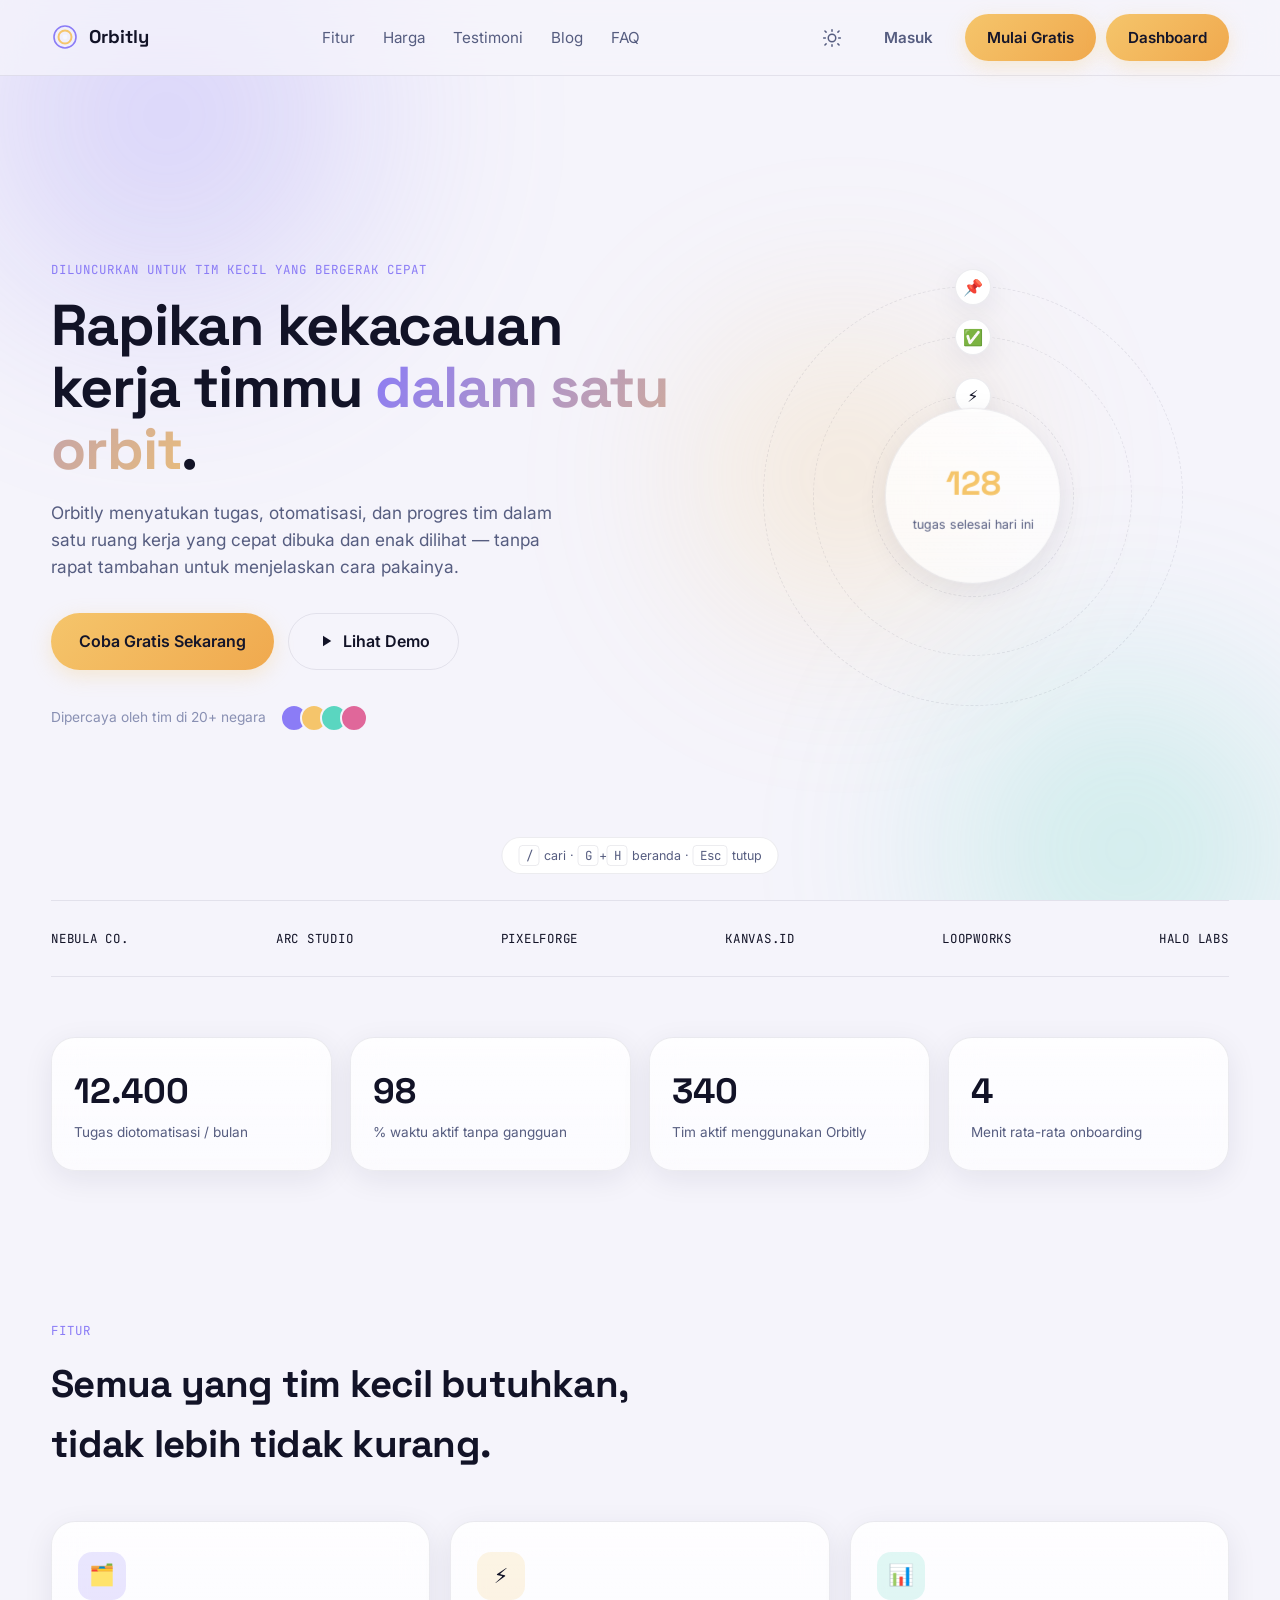
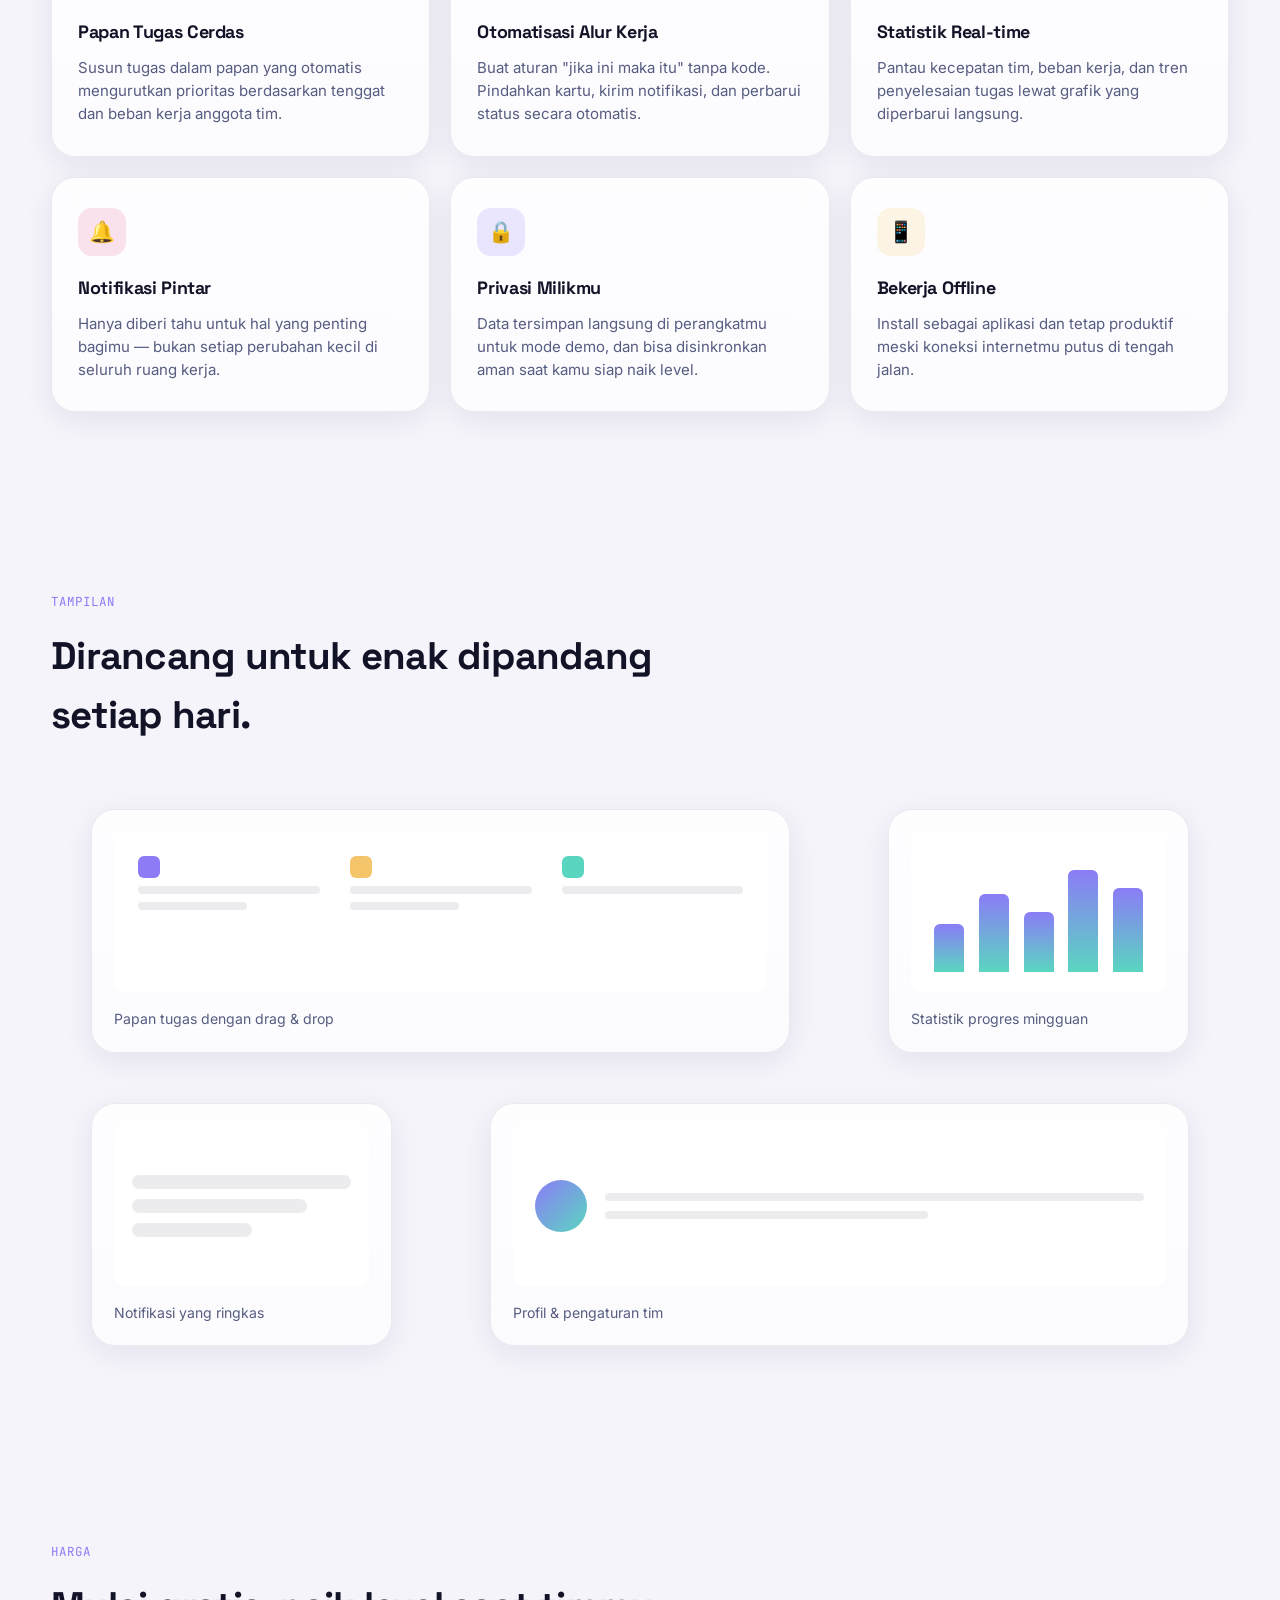
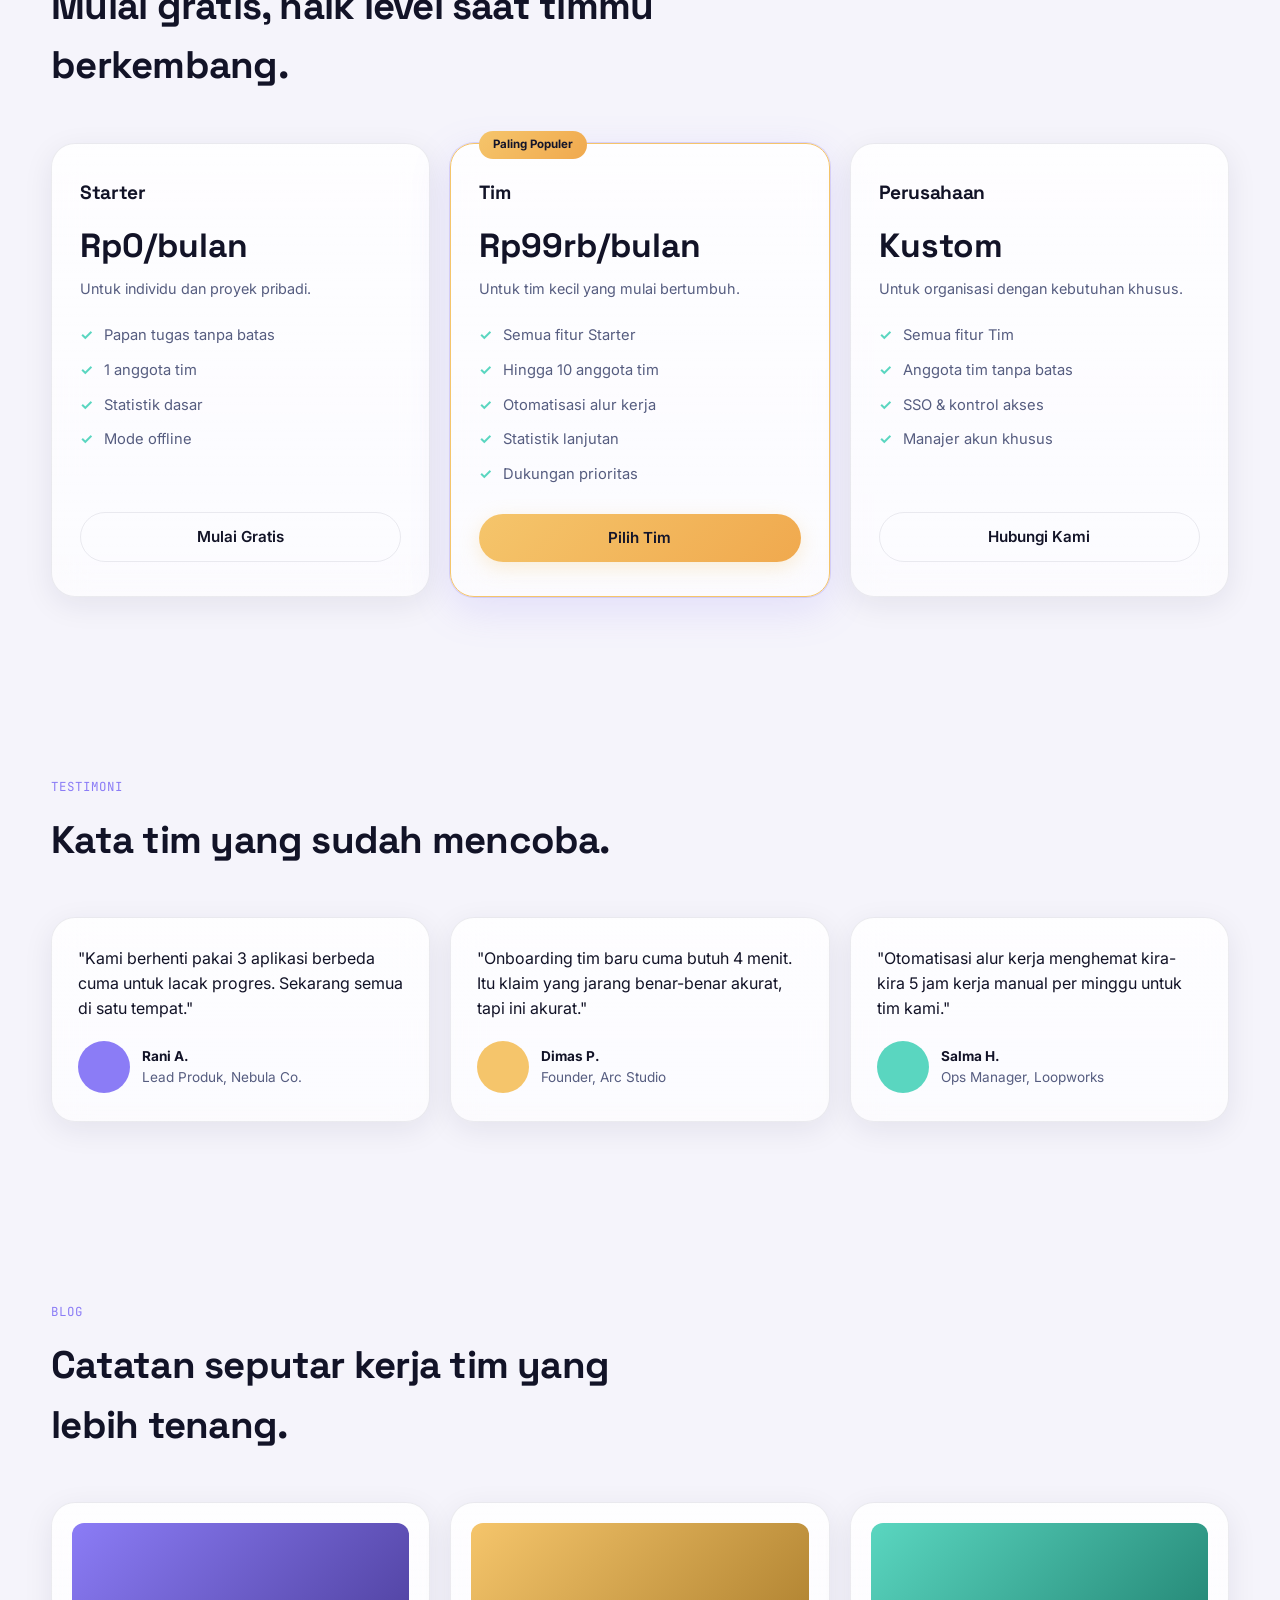
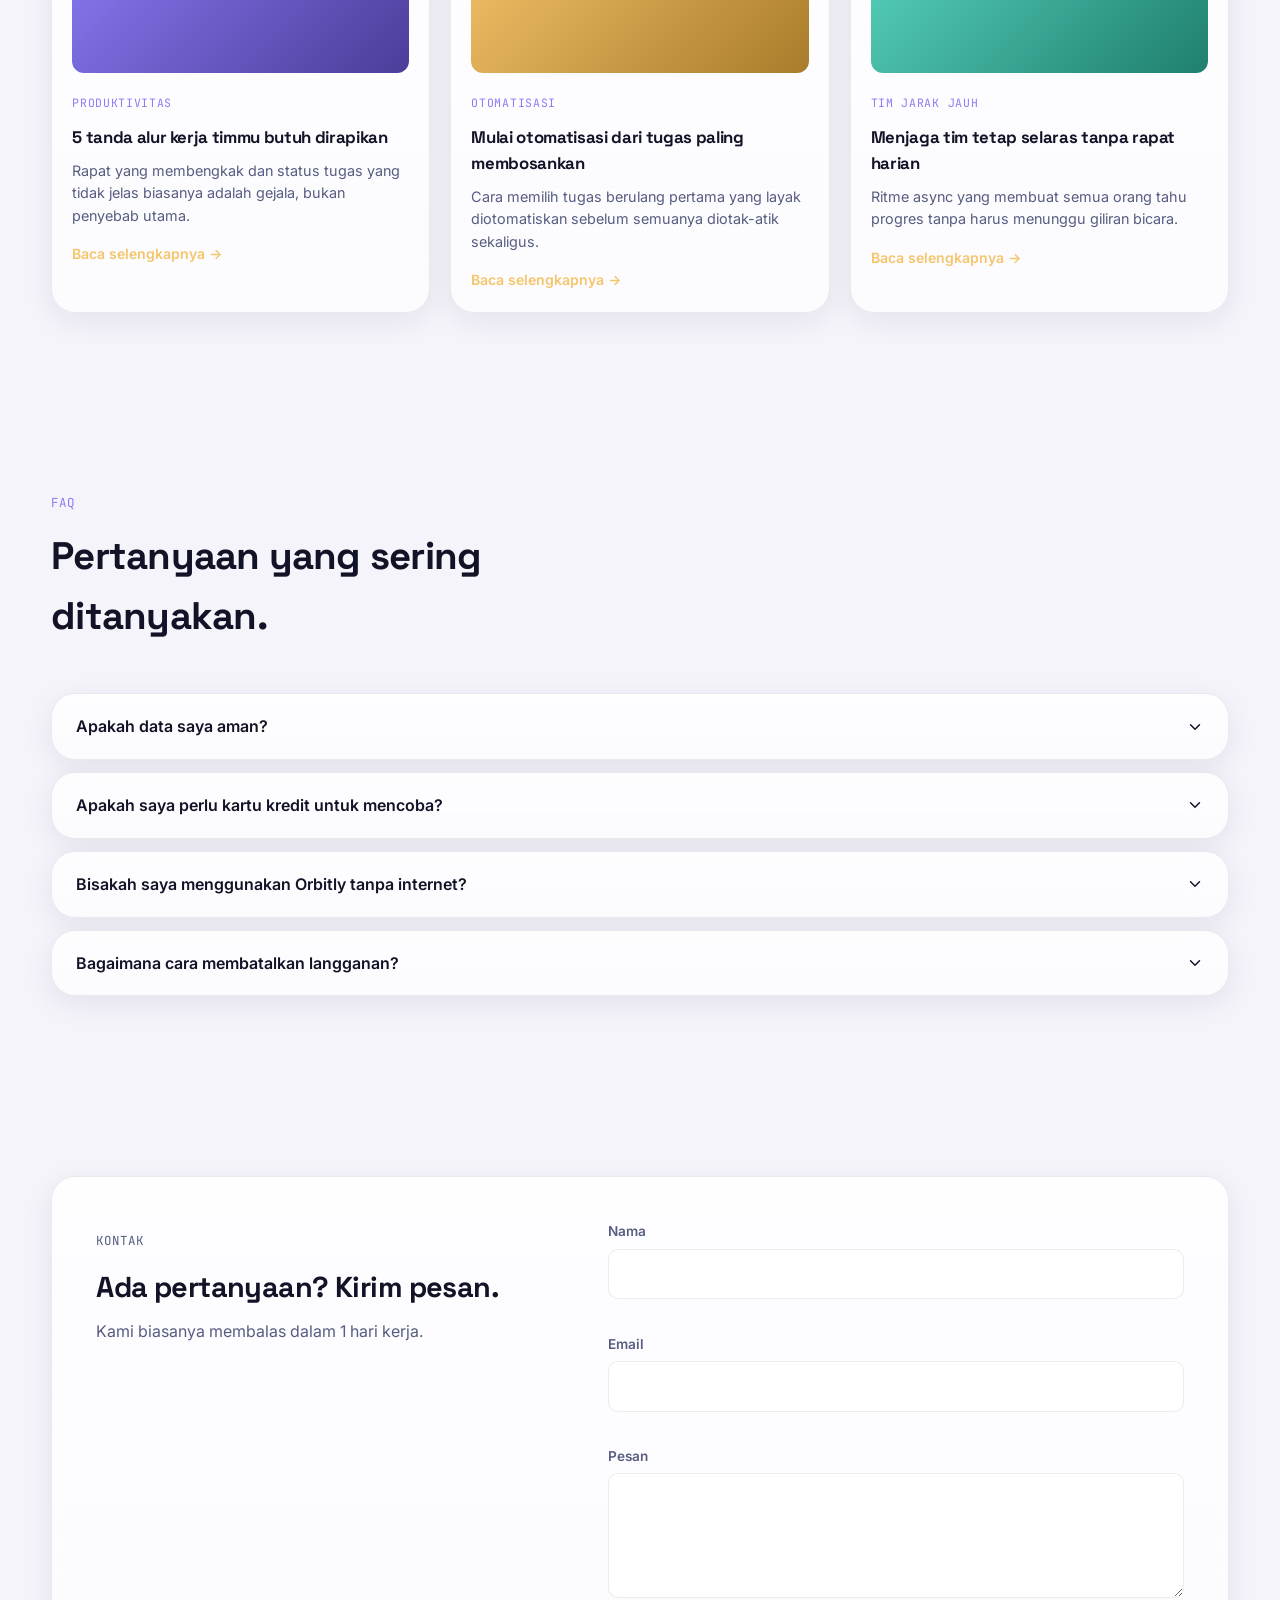
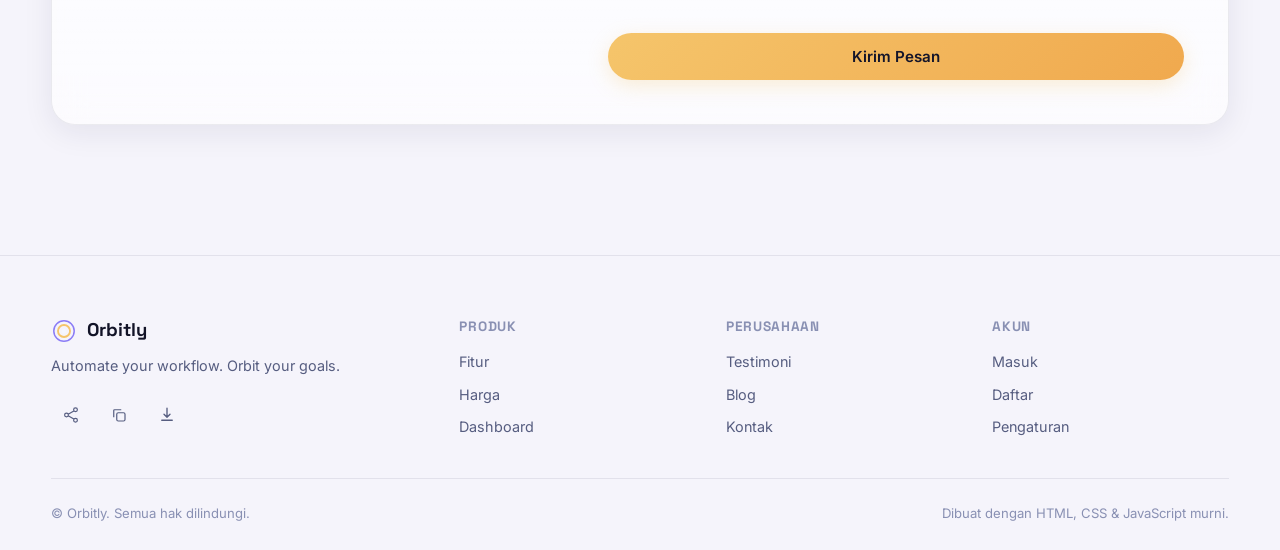
==== index.html @ 2353cd21 "Add files via upload" ====
<!DOCTYPE html>
<html lang="id">
<head>
<meta charset="UTF-8">
<meta name="viewport" content="width=device-width, initial-scale=1, viewport-fit=cover">
<title>Orbitly — Automate your workflow. Orbit your goals.</title>
<meta name="description" content="Orbitly membantu tim kecil mengotomatiskan tugas berulang dan melacak progres dalam satu ruang kerja yang cepat, rapi, dan tanpa drama.">
<meta name="keywords" content="otomatisasi workflow, produktivitas tim, saas indonesia, dashboard kerja, orbitly">
<meta name="author" content="Orbitly">
<meta name="theme-color" content="#0b0e1a">
<meta name="robots" content="index, follow">
<link rel="canonical" href="https://orbitly.example.com/">

<!-- Open Graph -->
<meta property="og:type" content="website">
<meta property="og:title" content="Orbitly — Automate your workflow. Orbit your goals.">
<meta property="og:description" content="Otomatiskan tugas berulang timmu dan lacak progres dalam satu ruang kerja yang cepat dan rapi.">
<meta property="og:image" content="/assets/images/og-image.png">
<meta property="og:url" content="https://orbitly.example.com/">
<meta property="og:site_name" content="Orbitly">
<meta property="og:locale" content="id_ID">

<!-- Twitter -->
<meta name="twitter:card" content="summary_large_image">
<meta name="twitter:title" content="Orbitly — Automate your workflow. Orbit your goals.">
<meta name="twitter:description" content="Otomatiskan tugas berulang timmu dan lacak progres dalam satu ruang kerja yang cepat dan rapi.">
<meta name="twitter:image" content="/assets/images/og-image.png">

<!-- PWA -->
<link rel="manifest" href="/manifest.json">
<link rel="icon" href="/favicon.ico" sizes="any">
<link rel="icon" type="image/png" sizes="32x32" href="/assets/icons/favicon-32.png">
<link rel="icon" type="image/png" sizes="16x16" href="/assets/icons/favicon-16.png">
<link rel="apple-touch-icon" href="/assets/icons/apple-touch-icon.png">

<link rel="preconnect" href="https://fonts.googleapis.com">
<link rel="preconnect" href="https://fonts.gstatic.com" crossorigin>
<link href="https://fonts.googleapis.com/css2?family=Space+Grotesk:wght@500;600;700&family=Inter:wght@400;500;600;700&family=JetBrains+Mono:wght@400;500&display=swap" rel="stylesheet">

<link rel="stylesheet" href="/style.css">

<script type="application/ld+json">
{
  "@context": "https://schema.org",
  "@type": "SoftwareApplication",
  "name": "Orbitly",
  "applicationCategory": "BusinessApplication",
  "operatingSystem": "Web",
  "description": "Orbitly membantu tim kecil mengotomatiskan tugas berulang dan melacak progres dalam satu ruang kerja.",
  "offers": {
    "@type": "Offer",
    "price": "0",
    "priceCurrency": "USD"
  }
}
</script>
</head>
<body>

<a href="#main" class="skip-link">Lompat ke konten utama</a>

<!-- Loading Screen -->
<div id="loading-screen" aria-hidden="true">
  <div class="orbit-loader">
    <span class="orbit-ring"></span>
    <span class="orbit-dot"></span>
  </div>
</div>

<div class="aurora-bg" aria-hidden="true">
  <div class="aurora a1"></div>
  <div class="aurora a2"></div>
  <div class="aurora a3"></div>
</div>

<div class="cursor-glow" id="cursorGlow" aria-hidden="true"></div>

<!-- Navbar -->
<header class="navbar" id="navbar">
  <div class="navbar-inner container">
    <a href="/" class="brand" aria-label="Orbitly beranda">
      <svg width="28" height="28" viewBox="0 0 28 28" fill="none" aria-hidden="true">
        <circle cx="14" cy="14" r="11" stroke="#8b7cf6" stroke-width="1.6"/>
        <circle cx="14" cy="14" r="6.5" stroke="#f5c56b" stroke-width="2"/>
        <circle cx="14" cy="14" r="2.4" fill="#f5f7ff"/>
      </svg>
      <span>Orbitly</span>
    </a>

    <nav class="nav-links" id="navLinks" aria-label="Navigasi utama">
      <a href="#fitur">Fitur</a>
      <a href="#harga">Harga</a>
      <a href="#testimoni">Testimoni</a>
      <a href="#blog">Blog</a>
      <a href="#faq">FAQ</a>
    </nav>

    <div class="navbar-actions">
      <button class="icon-btn" id="themeToggle" aria-label="Ganti tema gelap/terang" title="Ganti tema">
        <svg class="icon-sun" width="20" height="20" viewBox="0 0 24 24" fill="none" aria-hidden="true"><path d="M12 4V2M12 22v-2M4.93 4.93 3.51 3.51M20.49 20.49l-1.42-1.42M4 12H2M22 12h-2M4.93 19.07l-1.42 1.42M20.49 3.51l-1.42 1.42" stroke="currentColor" stroke-width="1.8" stroke-linecap="round"/><circle cx="12" cy="12" r="4.5" stroke="currentColor" stroke-width="1.8"/></svg>
        <svg class="icon-moon" width="20" height="20" viewBox="0 0 24 24" fill="none" aria-hidden="true"><path d="M21 12.8A9 9 0 1 1 11.2 3a7 7 0 0 0 9.8 9.8Z" stroke="currentColor" stroke-width="1.8" stroke-linejoin="round"/></svg>
      </button>
      <a href="auth.html" class="btn btn-ghost" data-nav-hide-if-auth>Masuk</a>
      <a href="auth.html?mode=register" class="btn btn-primary" data-nav-hide-if-auth>
        <span>Mulai Gratis</span>
      </a>
      <a href="dashboard.html" class="btn btn-primary" data-nav-show-if-auth hidden>Dashboard</a>
      <button class="hamburger" id="hamburger" aria-label="Buka menu" aria-expanded="false" aria-controls="navLinks">
        <span></span><span></span><span></span>
      </button>
    </div>
  </div>
</header>

<main id="main">

  <!-- HERO -->
  <section class="hero container">
    <div class="hero-copy reveal">
      <p class="eyebrow">Diluncurkan untuk tim kecil yang bergerak cepat</p>
      <h1>Rapikan kekacauan kerja timmu <span class="text-gradient">dalam satu orbit</span>.</h1>
      <p class="hero-sub">Orbitly menyatukan tugas, otomatisasi, dan progres tim dalam satu ruang kerja yang cepat dibuka dan enak dilihat — tanpa rapat tambahan untuk menjelaskan cara pakainya.</p>
      <div class="hero-actions">
        <a href="auth.html?mode=register" class="btn btn-primary btn-lg ripple">Coba Gratis Sekarang</a>
        <button class="btn btn-outline btn-lg ripple" id="watchDemoBtn">
          <svg width="18" height="18" viewBox="0 0 24 24" fill="none" aria-hidden="true"><path d="M8 5v14l11-7-11-7Z" fill="currentColor"/></svg>
          Lihat Demo
        </button>
      </div>
      <div class="hero-trust">
        <span>Dipercaya oleh tim di 20+ negara</span>
        <div class="trust-avatars" aria-hidden="true">
          <span style="background:#8b7cf6"></span>
          <span style="background:#f5c56b"></span>
          <span style="background:#5ad6c0"></span>
          <span style="background:#e0679a"></span>
        </div>
      </div>
    </div>

    <div class="hero-visual reveal" aria-hidden="true">
      <div class="orbit-system">
        <div class="orbit-track t1"><div class="orbit-node n1">📌</div></div>
        <div class="orbit-track t2"><div class="orbit-node n2">✅</div></div>
        <div class="orbit-track t3"><div class="orbit-node n3">⚡</div></div>
        <div class="orbit-core glass-panel">
          <span class="orbit-core-value" id="liveStat">128</span>
          <span class="orbit-core-label">tugas selesai hari ini</span>
        </div>
      </div>
    </div>
  </section>

  <!-- LOGO STRIP -->
  <section class="logo-strip container reveal" aria-label="Digunakan oleh berbagai tim">
    <span>NEBULA CO.</span><span>ARC STUDIO</span><span>PIXELFORGE</span><span>KANVAS.ID</span><span>LOOPWORKS</span><span>HALO LABS</span>
  </section>

  <!-- STATS -->
  <section class="stats container reveal">
    <div class="stat-card glass-panel">
      <span class="stat-num" data-count="12400">0</span>
      <span class="stat-label">Tugas diotomatisasi / bulan</span>
    </div>
    <div class="stat-card glass-panel">
      <span class="stat-num" data-count="98">0</span>
      <span class="stat-label">% waktu aktif tanpa gangguan</span>
    </div>
    <div class="stat-card glass-panel">
      <span class="stat-num" data-count="340">0</span>
      <span class="stat-label">Tim aktif menggunakan Orbitly</span>
    </div>
    <div class="stat-card glass-panel">
      <span class="stat-num" data-count="4">0</span>
      <span class="stat-label">Menit rata-rata onboarding</span>
    </div>
  </section>

  <!-- FEATURES -->
  <section class="section" id="fitur">
    <div class="container">
      <div class="section-head reveal">
        <p class="eyebrow">Fitur</p>
        <h2>Semua yang tim kecil butuhkan, tidak lebih tidak kurang.</h2>
      </div>
      <div class="feature-grid">
        <article class="feature-card glass-panel reveal">
          <div class="feature-icon" style="--c:#8b7cf6">🗂️</div>
          <h3>Papan Tugas Cerdas</h3>
          <p>Susun tugas dalam papan yang otomatis mengurutkan prioritas berdasarkan tenggat dan beban kerja anggota tim.</p>
        </article>
        <article class="feature-card glass-panel reveal">
          <div class="feature-icon" style="--c:#f5c56b">⚡</div>
          <h3>Otomatisasi Alur Kerja</h3>
          <p>Buat aturan "jika ini maka itu" tanpa kode. Pindahkan kartu, kirim notifikasi, dan perbarui status secara otomatis.</p>
        </article>
        <article class="feature-card glass-panel reveal">
          <div class="feature-icon" style="--c:#5ad6c0">📊</div>
          <h3>Statistik Real-time</h3>
          <p>Pantau kecepatan tim, beban kerja, dan tren penyelesaian tugas lewat grafik yang diperbarui langsung.</p>
        </article>
        <article class="feature-card glass-panel reveal">
          <div class="feature-icon" style="--c:#e0679a">🔔</div>
          <h3>Notifikasi Pintar</h3>
          <p>Hanya diberi tahu untuk hal yang penting bagimu — bukan setiap perubahan kecil di seluruh ruang kerja.</p>
        </article>
        <article class="feature-card glass-panel reveal">
          <div class="feature-icon" style="--c:#8b7cf6">🔒</div>
          <h3>Privasi Milikmu</h3>
          <p>Data tersimpan langsung di perangkatmu untuk mode demo, dan bisa disinkronkan aman saat kamu siap naik level.</p>
        </article>
        <article class="feature-card glass-panel reveal">
          <div class="feature-icon" style="--c:#f5c56b">📱</div>
          <h3>Bekerja Offline</h3>
          <p>Install sebagai aplikasi dan tetap produktif meski koneksi internetmu putus di tengah jalan.</p>
        </article>
      </div>
    </div>
  </section>

  <!-- GALLERY -->
  <section class="section" id="galeri">
    <div class="container">
      <div class="section-head reveal">
        <p class="eyebrow">Tampilan</p>
        <h2>Dirancang untuk enak dipandang setiap hari.</h2>
      </div>
      <div class="gallery-grid">
        <figure class="gallery-item glass-panel reveal span-2">
          <div class="gallery-mock mock-board" aria-hidden="true">
            <div class="mock-col"><span class="mock-chip" style="background:#8b7cf6"></span><span class="mock-line"></span><span class="mock-line short"></span></div>
            <div class="mock-col"><span class="mock-chip" style="background:#f5c56b"></span><span class="mock-line"></span><span class="mock-line short"></span></div>
            <div class="mock-col"><span class="mock-chip" style="background:#5ad6c0"></span><span class="mock-line"></span></div>
          </div>
          <figcaption>Papan tugas dengan drag &amp; drop</figcaption>
        </figure>
        <figure class="gallery-item glass-panel reveal">
          <div class="gallery-mock mock-chart" aria-hidden="true">
            <span style="height:40%"></span><span style="height:65%"></span><span style="height:50%"></span><span style="height:85%"></span><span style="height:70%"></span>
          </div>
          <figcaption>Statistik progres mingguan</figcaption>
        </figure>
        <figure class="gallery-item glass-panel reveal">
          <div class="gallery-mock mock-list" aria-hidden="true">
            <span class="mock-row"></span><span class="mock-row"></span><span class="mock-row"></span>
          </div>
          <figcaption>Notifikasi yang ringkas</figcaption>
        </figure>
        <figure class="gallery-item glass-panel reveal span-2">
          <div class="gallery-mock mock-profile" aria-hidden="true">
            <span class="mock-avatar"></span>
            <div><span class="mock-line"></span><span class="mock-line short"></span></div>
          </div>
          <figcaption>Profil &amp; pengaturan tim</figcaption>
        </figure>
      </div>
    </div>
  </section>

  <!-- PRICING -->
  <section class="section" id="harga">
    <div class="container">
      <div class="section-head reveal">
        <p class="eyebrow">Harga</p>
        <h2>Mulai gratis, naik level saat timmu berkembang.</h2>
      </div>
      <div class="pricing-grid">
        <div class="price-card glass-panel reveal">
          <h3>Starter</h3>
          <p class="price"><span>Rp0</span>/bulan</p>
          <p class="price-desc">Untuk individu dan proyek pribadi.</p>
          <ul class="price-list">
            <li>Papan tugas tanpa batas</li>
            <li>1 anggota tim</li>
            <li>Statistik dasar</li>
            <li>Mode offline</li>
          </ul>
          <a href="auth.html?mode=register" class="btn btn-outline btn-block">Mulai Gratis</a>
        </div>
        <div class="price-card glass-panel price-featured reveal">
          <span class="price-badge">Paling Populer</span>
          <h3>Tim</h3>
          <p class="price"><span>Rp99rb</span>/bulan</p>
          <p class="price-desc">Untuk tim kecil yang mulai bertumbuh.</p>
          <ul class="price-list">
            <li>Semua fitur Starter</li>
            <li>Hingga 10 anggota tim</li>
            <li>Otomatisasi alur kerja</li>
            <li>Statistik lanjutan</li>
            <li>Dukungan prioritas</li>
          </ul>
          <a href="auth.html?mode=register" class="btn btn-primary btn-block">Pilih Tim</a>
        </div>
        <div class="price-card glass-panel reveal">
          <h3>Perusahaan</h3>
          <p class="price"><span>Kustom</span></p>
          <p class="price-desc">Untuk organisasi dengan kebutuhan khusus.</p>
          <ul class="price-list">
            <li>Semua fitur Tim</li>
            <li>Anggota tim tanpa batas</li>
            <li>SSO &amp; kontrol akses</li>
            <li>Manajer akun khusus</li>
          </ul>
          <a href="#kontak" class="btn btn-outline btn-block">Hubungi Kami</a>
        </div>
      </div>
    </div>
  </section>

  <!-- TESTIMONIALS -->
  <section class="section" id="testimoni">
    <div class="container">
      <div class="section-head reveal">
        <p class="eyebrow">Testimoni</p>
        <h2>Kata tim yang sudah mencoba.</h2>
      </div>
      <div class="testimonial-track reveal">
        <div class="testimonial-card glass-panel">
          <p>"Kami berhenti pakai 3 aplikasi berbeda cuma untuk lacak progres. Sekarang semua di satu tempat."</p>
          <div class="testimonial-author"><span class="mock-avatar" style="background:#8b7cf6"></span><div><strong>Rani A.</strong><span>Lead Produk, Nebula Co.</span></div></div>
        </div>
        <div class="testimonial-card glass-panel">
          <p>"Onboarding tim baru cuma butuh 4 menit. Itu klaim yang jarang benar-benar akurat, tapi ini akurat."</p>
          <div class="testimonial-author"><span class="mock-avatar" style="background:#f5c56b"></span><div><strong>Dimas P.</strong><span>Founder, Arc Studio</span></div></div>
        </div>
        <div class="testimonial-card glass-panel">
          <p>"Otomatisasi alur kerja menghemat kira-kira 5 jam kerja manual per minggu untuk tim kami."</p>
          <div class="testimonial-author"><span class="mock-avatar" style="background:#5ad6c0"></span><div><strong>Salma H.</strong><span>Ops Manager, Loopworks</span></div></div>
        </div>
      </div>
    </div>
  </section>

  <!-- BLOG -->
  <section class="section" id="blog">
    <div class="container">
      <div class="section-head reveal">
        <p class="eyebrow">Blog</p>
        <h2>Catatan seputar kerja tim yang lebih tenang.</h2>
      </div>
      <div class="blog-grid">
        <article class="blog-card glass-panel reveal">
          <div class="blog-thumb" style="background:linear-gradient(135deg,#8b7cf6,#4b3d99)"></div>
          <span class="blog-tag">Produktivitas</span>
          <h3>5 tanda alur kerja timmu butuh dirapikan</h3>
          <p>Rapat yang membengkak dan status tugas yang tidak jelas biasanya adalah gejala, bukan penyebab utama.</p>
          <a href="#" class="blog-link">Baca selengkapnya →</a>
        </article>
        <article class="blog-card glass-panel reveal">
          <div class="blog-thumb" style="background:linear-gradient(135deg,#f5c56b,#a97c2b)"></div>
          <span class="blog-tag">Otomatisasi</span>
          <h3>Mulai otomatisasi dari tugas paling membosankan</h3>
          <p>Cara memilih tugas berulang pertama yang layak diotomatiskan sebelum semuanya diotak-atik sekaligus.</p>
          <a href="#" class="blog-link">Baca selengkapnya →</a>
        </article>
        <article class="blog-card glass-panel reveal">
          <div class="blog-thumb" style="background:linear-gradient(135deg,#5ad6c0,#1f7f6e)"></div>
          <span class="blog-tag">Tim Jarak Jauh</span>
          <h3>Menjaga tim tetap selaras tanpa rapat harian</h3>
          <p>Ritme async yang membuat semua orang tahu progres tanpa harus menunggu giliran bicara.</p>
          <a href="#" class="blog-link">Baca selengkapnya →</a>
        </article>
      </div>
    </div>
  </section>

  <!-- FAQ -->
  <section class="section" id="faq">
    <div class="container">
      <div class="section-head reveal">
        <p class="eyebrow">FAQ</p>
        <h2>Pertanyaan yang sering ditanyakan.</h2>
      </div>
      <div class="faq-list reveal">
        <div class="faq-item glass-panel">
          <button class="faq-question" aria-expanded="false">
            Apakah data saya aman?
            <svg width="18" height="18" viewBox="0 0 24 24" fill="none" aria-hidden="true"><path d="M6 9l6 6 6-6" stroke="currentColor" stroke-width="2" stroke-linecap="round"/></svg>
          </button>
          <div class="faq-answer"><p>Pada mode demo ini, data tersimpan langsung di perangkatmu (local storage) dan tidak dikirim ke server mana pun. Cocok untuk mencoba alur kerja sebelum berlangganan versi penuh.</p></div>
        </div>
        <div class="faq-item glass-panel">
          <button class="faq-question" aria-expanded="false">
            Apakah saya perlu kartu kredit untuk mencoba?
            <svg width="18" height="18" viewBox="0 0 24 24" fill="none" aria-hidden="true"><path d="M6 9l6 6 6-6" stroke="currentColor" stroke-width="2" stroke-linecap="round"/></svg>
          </button>
          <div class="faq-answer"><p>Tidak. Paket Starter gratis selamanya dan tidak membutuhkan kartu kredit.</p></div>
        </div>
        <div class="faq-item glass-panel">
          <button class="faq-question" aria-expanded="false">
            Bisakah saya menggunakan Orbitly tanpa internet?
            <svg width="18" height="18" viewBox="0 0 24 24" fill="none" aria-hidden="true"><path d="M6 9l6 6 6-6" stroke="currentColor" stroke-width="2" stroke-linecap="round"/></svg>
          </button>
          <div class="faq-answer"><p>Ya. Setelah kamu buka Orbitly sekali dan menginstalnya sebagai aplikasi, halaman utama dan dashboard tetap bisa dibuka dalam mode offline.</p></div>
        </div>
        <div class="faq-item glass-panel">
          <button class="faq-question" aria-expanded="false">
            Bagaimana cara membatalkan langganan?
            <svg width="18" height="18" viewBox="0 0 24 24" fill="none" aria-hidden="true"><path d="M6 9l6 6 6-6" stroke="currentColor" stroke-width="2" stroke-linecap="round"/></svg>
          </button>
          <div class="faq-answer"><p>Kamu bisa membatalkan kapan saja dari halaman Pengaturan tanpa biaya tersembunyi atau syarat minimal langganan.</p></div>
        </div>
      </div>
    </div>
  </section>

  <!-- CONTACT -->
  <section class="section" id="kontak">
    <div class="container">
      <div class="contact-wrap glass-panel reveal">
        <div class="contact-copy">
          <p class="eyebrow">Kontak</p>
          <h2>Ada pertanyaan? Kirim pesan.</h2>
          <p>Kami biasanya membalas dalam 1 hari kerja.</p>
        </div>
        <form class="contact-form" id="contactForm" novalidate>
          <div class="field">
            <label for="cf-name">Nama</label>
            <input type="text" id="cf-name" name="name" autocomplete="name" required minlength="2" maxlength="80">
            <span class="field-error" data-for="cf-name"></span>
          </div>
          <div class="field">
            <label for="cf-email">Email</label>
            <input type="email" id="cf-email" name="email" autocomplete="email" required maxlength="120">
            <span class="field-error" data-for="cf-email"></span>
          </div>
          <div class="field">
            <label for="cf-message">Pesan</label>
            <textarea id="cf-message" name="message" rows="4" required minlength="10" maxlength="600"></textarea>
            <span class="field-error" data-for="cf-message"></span>
          </div>
          <input type="text" name="website" class="hp-field" tabindex="-1" autocomplete="off" aria-hidden="true">
          <button type="submit" class="btn btn-primary btn-block ripple">Kirim Pesan</button>
        </form>
      </div>
    </div>
  </section>

</main>

<!-- FOOTER -->
<footer class="footer">
  <div class="container footer-grid">
    <div class="footer-brand">
      <a href="/" class="brand">
        <svg width="26" height="26" viewBox="0 0 28 28" fill="none" aria-hidden="true"><circle cx="14" cy="14" r="11" stroke="#8b7cf6" stroke-width="1.6"/><circle cx="14" cy="14" r="6.5" stroke="#f5c56b" stroke-width="2"/><circle cx="14" cy="14" r="2.4" fill="#f5f7ff"/></svg>
        <span>Orbitly</span>
      </a>
      <p>Automate your workflow. Orbit your goals.</p>
      <div class="share-row">
        <button class="icon-btn" id="shareBtn" aria-label="Bagikan halaman ini">
          <svg width="18" height="18" viewBox="0 0 24 24" fill="none" aria-hidden="true"><circle cx="18" cy="5" r="2.5" stroke="currentColor" stroke-width="1.6"/><circle cx="6" cy="12" r="2.5" stroke="currentColor" stroke-width="1.6"/><circle cx="18" cy="19" r="2.5" stroke="currentColor" stroke-width="1.6"/><path d="M8.2 10.9 15.8 6.6M8.2 13.1l7.6 4.3" stroke="currentColor" stroke-width="1.6"/></svg>
        </button>
        <button class="icon-btn" id="copyLinkBtn" aria-label="Salin tautan">
          <svg width="18" height="18" viewBox="0 0 24 24" fill="none" aria-hidden="true"><rect x="9" y="9" width="11" height="11" rx="2" stroke="currentColor" stroke-width="1.6"/><path d="M5 15V6a1 1 0 0 1 1-1h9" stroke="currentColor" stroke-width="1.6"/></svg>
        </button>
        <button class="icon-btn" id="installBtn" hidden aria-label="Install aplikasi">
          <svg width="18" height="18" viewBox="0 0 24 24" fill="none" aria-hidden="true"><path d="M12 3v12m0 0-4-4m4 4 4-4M5 19h14" stroke="currentColor" stroke-width="1.8" stroke-linecap="round" stroke-linejoin="round"/></svg>
        </button>
      </div>
    </div>
    <div class="footer-col">
      <h4>Produk</h4>
      <a href="#fitur">Fitur</a>
      <a href="#harga">Harga</a>
      <a href="dashboard.html">Dashboard</a>
    </div>
    <div class="footer-col">
      <h4>Perusahaan</h4>
      <a href="#testimoni">Testimoni</a>
      <a href="#blog">Blog</a>
      <a href="#kontak">Kontak</a>
    </div>
    <div class="footer-col">
      <h4>Akun</h4>
      <a href="auth.html">Masuk</a>
      <a href="auth.html?mode=register">Daftar</a>
      <a href="dashboard.html#pengaturan">Pengaturan</a>
    </div>
  </div>
  <div class="container footer-bottom">
    <span>© <span id="year"></span> Orbitly. Semua hak dilindungi.</span>
    <span>Dibuat dengan HTML, CSS &amp; JavaScript murni.</span>
  </div>
</footer>

<button class="back-to-top" id="backToTop" aria-label="Kembali ke atas">
  <svg width="20" height="20" viewBox="0 0 24 24" fill="none" aria-hidden="true"><path d="M12 19V5M12 5l-6 6M12 5l6 6" stroke="currentColor" stroke-width="2" stroke-linecap="round" stroke-linejoin="round"/></svg>
</button>

<div class="toast-stack" id="toastStack" aria-live="polite" aria-atomic="true"></div>

<div class="kbd-hint" id="kbdHint">
  <kbd>/</kbd> cari · <kbd>G</kbd>+<kbd>H</kbd> beranda · <kbd>Esc</kbd> tutup
</div>

<script src="/script.js" defer></script>
</body>
</html>
---- style.css ----
/* ==========================================================================
   ORBITLY — Design System
   Tokens: bg #0b0e1a, elevated #12162a, violet #8b7cf6, gold #f5c56b,
   teal #5ad6c0, pink #e0679a. Display: Space Grotesk. Body: Inter.
   Mono/data: JetBrains Mono.
   ========================================================================== */

:root {
  --bg: #0b0e1a;
  --bg-elevated: #12162a;
  --bg-elevated-2: #171c34;
  --border: rgba(255,255,255,0.09);
  --text: #f5f7ff;
  --text-muted: #a9b0d1;
  --text-faint: #6c7396;

  --violet: #8b7cf6;
  --violet-soft: rgba(139,124,246,0.16);
  --gold: #f5c56b;
  --gold-soft: rgba(245,197,107,0.16);
  --teal: #5ad6c0;
  --pink: #e0679a;
  --danger: #f16565;
  --success: #4fd18b;

  --font-display: "Space Grotesk", "Inter", system-ui, sans-serif;
  --font-body: "Inter", system-ui, -apple-system, sans-serif;
  --font-mono: "JetBrains Mono", ui-monospace, monospace;

  --radius-sm: 10px;
  --radius-md: 16px;
  --radius-lg: 24px;
  --radius-full: 999px;

  --shadow-soft: 0 8px 30px rgba(0,0,0,0.35);
  --shadow-glow: 0 0 0 1px rgba(139,124,246,0.25), 0 12px 40px rgba(139,124,246,0.18);

  --ease: cubic-bezier(0.22, 1, 0.36, 1);
  --dur-fast: 0.18s;
  --dur-med: 0.4s;
  --dur-slow: 0.8s;

  --nav-h: 76px;
  color-scheme: dark;
}

[data-theme="light"] {
  --bg: #f5f4fb;
  --bg-elevated: #ffffff;
  --bg-elevated-2: #ffffff;
  --border: rgba(20,20,50,0.08);
  --text: #121327;
  --text-muted: #565d80;
  --text-faint: #8990b3;
  --violet-soft: rgba(139,124,246,0.12);
  --gold-soft: rgba(245,197,107,0.18);
  --shadow-soft: 0 8px 30px rgba(30,30,70,0.08);
  color-scheme: light;
}

*, *::before, *::after { box-sizing: border-box; }
html { scroll-behavior: smooth; }
@media (prefers-reduced-motion: reduce) {
  html { scroll-behavior: auto; }
  *, *::before, *::after { animation-duration: 0.001ms !important; animation-iteration-count: 1 !important; transition-duration: 0.001ms !important; scroll-behavior: auto !important; }
}

body {
  margin: 0;
  background: var(--bg);
  color: var(--text);
  font-family: var(--font-body);
  line-height: 1.55;
  -webkit-font-smoothing: antialiased;
  overflow-x: hidden;
  transition: background var(--dur-med) var(--ease), color var(--dur-med) var(--ease);
}

img, svg { display: block; max-width: 100%; }
a { color: inherit; text-decoration: none; }
button { font: inherit; color: inherit; background: none; border: none; cursor: pointer; }
input, textarea, select { font: inherit; color: inherit; }
ul { margin: 0; padding: 0; list-style: none; }
h1, h2, h3, h4 { font-family: var(--font-display); font-weight: 700; letter-spacing: -0.02em; margin: 0; }
p { margin: 0; }

.container { width: min(1180px, 92%); margin-inline: auto; }

:focus-visible {
  outline: 2px solid var(--violet);
  outline-offset: 3px;
  border-radius: 4px;
}

.skip-link {
  position: absolute; left: -999px; top: 0; z-index: 999;
  background: var(--violet); color: #fff; padding: 12px 18px; border-radius: 0 0 10px 0;
}
.skip-link:focus { left: 0; }

/* ---------- Loading Screen ---------- */
#loading-screen {
  position: fixed; inset: 0; z-index: 9999;
  background: var(--bg);
  display: flex; align-items: center; justify-content: center;
  transition: opacity 0.5s var(--ease), visibility 0.5s var(--ease);
}
#loading-screen.hidden { opacity: 0; visibility: hidden; pointer-events: none; }

.orbit-loader { position: relative; width: 64px; height: 64px; }
.orbit-loader.small { width: 44px; height: 44px; margin-inline: auto; }
.orbit-ring {
  position: absolute; inset: 0; border-radius: 50%;
  border: 2.5px solid var(--violet-soft);
  border-top-color: var(--violet);
  animation: spin 1s linear infinite;
}
.orbit-dot {
  position: absolute; top: 50%; left: 50%; width: 10px; height: 10px;
  margin: -5px 0 0 -5px; border-radius: 50%; background: var(--gold);
  box-shadow: 0 0 12px var(--gold);
}
@keyframes spin { to { transform: rotate(360deg); } }

/* ---------- Aurora Background ---------- */
.aurora-bg { position: fixed; inset: 0; z-index: -1; overflow: hidden; }
.aurora {
  position: absolute; border-radius: 50%; filter: blur(90px); opacity: 0.55;
  animation: drift 22s ease-in-out infinite alternate;
}
[data-theme="light"] .aurora { opacity: 0.35; }
.aurora.a1 { width: 46vw; height: 46vw; top: -14vw; left: -10vw; background: radial-gradient(circle, var(--violet), transparent 70%); }
.aurora.a2 { width: 40vw; height: 40vw; bottom: -16vw; right: -8vw; background: radial-gradient(circle, var(--teal), transparent 70%); animation-delay: -8s; }
.aurora.a3 { width: 32vw; height: 32vw; top: 30%; right: 18%; background: radial-gradient(circle, var(--gold), transparent 70%); animation-delay: -14s; }
@keyframes drift {
  0% { transform: translate(0,0) scale(1); }
  100% { transform: translate(4%, 6%) scale(1.12); }
}

/* ---------- Cursor Glow ---------- */
.cursor-glow {
  position: fixed; width: 340px; height: 340px; border-radius: 50%;
  background: radial-gradient(circle, rgba(139,124,246,0.14), transparent 70%);
  pointer-events: none; z-index: 2; transform: translate(-50%,-50%);
  transition: opacity 0.3s ease; opacity: 0;
}
.cursor-glow.active { opacity: 1; }
@media (hover: none) { .cursor-glow { display: none; } }

/* ---------- Glass Panel ---------- */
.glass-panel {
  background: linear-gradient(180deg, rgba(255,255,255,0.06), rgba(255,255,255,0.02));
  border: 1px solid var(--border);
  backdrop-filter: blur(18px) saturate(140%);
  -webkit-backdrop-filter: blur(18px) saturate(140%);
  border-radius: var(--radius-lg);
  box-shadow: var(--shadow-soft);
}
[data-theme="light"] .glass-panel {
  background: linear-gradient(180deg, rgba(255,255,255,0.85), rgba(255,255,255,0.65));
}

/* ---------- Navbar ---------- */
.navbar {
  position: sticky; top: 0; z-index: 100; height: var(--nav-h);
  display: flex; align-items: center;
  background: color-mix(in srgb, var(--bg) 72%, transparent);
  backdrop-filter: blur(16px);
  -webkit-backdrop-filter: blur(16px);
  border-bottom: 1px solid var(--border);
}
.navbar-inner { display: flex; align-items: center; justify-content: space-between; gap: 24px; }
.brand { display: flex; align-items: center; gap: 10px; font-family: var(--font-display); font-weight: 700; font-size: 1.15rem; }
.nav-links { display: flex; gap: 28px; }
.nav-links a { font-size: 0.95rem; color: var(--text-muted); transition: color var(--dur-fast) var(--ease); position: relative; }
.nav-links a:hover { color: var(--text); }
.nav-links a::after {
  content: ""; position: absolute; left: 0; bottom: -6px; width: 0; height: 2px;
  background: linear-gradient(90deg, var(--violet), var(--gold)); transition: width var(--dur-fast) var(--ease);
}
.nav-links a:hover::after { width: 100%; }
.navbar-actions { display: flex; align-items: center; gap: 10px; }

.hamburger { display: none; flex-direction: column; gap: 5px; width: 26px; }
.hamburger span { height: 2px; background: var(--text); border-radius: 2px; transition: transform var(--dur-fast) var(--ease), opacity var(--dur-fast) var(--ease); }
.hamburger[aria-expanded="true"] span:nth-child(1) { transform: translateY(7px) rotate(45deg); }
.hamburger[aria-expanded="true"] span:nth-child(2) { opacity: 0; }
.hamburger[aria-expanded="true"] span:nth-child(3) { transform: translateY(-7px) rotate(-45deg); }

/* ---------- Buttons ---------- */
.btn {
  display: inline-flex; align-items: center; justify-content: center; gap: 8px;
  padding: 12px 22px; border-radius: var(--radius-full);
  font-weight: 600; font-size: 0.95rem; white-space: nowrap;
  position: relative; overflow: hidden; isolation: isolate;
  transition: transform var(--dur-fast) var(--ease), box-shadow var(--dur-fast) var(--ease), background var(--dur-fast) var(--ease), color var(--dur-fast) var(--ease);
}
.btn:active { transform: scale(0.97); }
.btn-lg { padding: 15px 28px; font-size: 1rem; }
.btn-block { width: 100%; }

.btn-primary {
  color: #14152a;
  background: linear-gradient(135deg, var(--gold), #f0a94e);
  box-shadow: 0 6px 20px rgba(245,197,107,0.28);
}
.btn-primary:hover { transform: translateY(-2px); box-shadow: 0 10px 28px rgba(245,197,107,0.4); }

.btn-outline {
  color: var(--text);
  border: 1px solid var(--border);
  background: transparent;
}
.btn-outline:hover { border-color: var(--violet); background: var(--violet-soft); }

.btn-ghost { color: var(--text-muted); }
.btn-ghost:hover { color: var(--text); }

.btn-danger { color: #fff; background: var(--danger); }
.btn-danger:hover { filter: brightness(1.08); }

.icon-btn {
  display: inline-flex; align-items: center; justify-content: center;
  width: 40px; height: 40px; border-radius: 50%; color: var(--text-muted);
  transition: background var(--dur-fast) var(--ease), color var(--dur-fast) var(--ease);
}
.icon-btn:hover { background: var(--violet-soft); color: var(--text); }

.icon-sun, .icon-moon { position: absolute; }
[data-theme="dark"] .icon-moon, :root:not([data-theme]) .icon-moon { display: block; }
[data-theme="dark"] .icon-sun, :root:not([data-theme]) .icon-sun { display: none; }
[data-theme="light"] .icon-sun { display: block; }
[data-theme="light"] .icon-moon { display: none; }
#themeToggle, #themeToggleDash { position: relative; }

/* Ripple */
.ripple { }
.ripple-circle {
  position: absolute; border-radius: 50%; background: rgba(255,255,255,0.5);
  transform: scale(0); animation: ripple-anim 0.6s ease-out forwards; pointer-events: none;
}
[data-theme="light"] .ripple-circle { background: rgba(20,20,50,0.25); }
@keyframes ripple-anim { to { transform: scale(2.6); opacity: 0; } }

/* ---------- Hero ---------- */
.hero {
  display: grid; grid-template-columns: 1.1fr 0.9fr; gap: 40px; align-items: center;
  padding: 76px 0 60px;
  min-height: calc(100vh - var(--nav-h));
}
.eyebrow {
  font-family: var(--font-mono); font-size: 0.78rem; letter-spacing: 0.08em; text-transform: uppercase;
  color: var(--violet); margin-bottom: 14px;
}
.hero h1 { font-size: clamp(2.3rem, 5vw, 3.6rem); line-height: 1.08; margin-bottom: 20px; }
.text-gradient {
  background: linear-gradient(120deg, var(--violet), var(--gold) 60%, var(--teal));
  background-size: 200% auto;
  -webkit-background-clip: text; background-clip: text; color: transparent;
  animation: gradient-shift 6s ease infinite;
}
@keyframes gradient-shift { 0%,100% { background-position: 0% 50%; } 50% { background-position: 100% 50%; } }
.hero-sub { font-size: 1.08rem; color: var(--text-muted); max-width: 46ch; margin-bottom: 32px; }
.hero-actions { display: flex; gap: 14px; flex-wrap: wrap; margin-bottom: 34px; }
.hero-trust { display: flex; align-items: center; gap: 14px; color: var(--text-faint); font-size: 0.86rem; }
.trust-avatars { display: flex; }
.trust-avatars span { width: 28px; height: 28px; border-radius: 50%; border: 2px solid var(--bg); margin-left: -8px; }
.trust-avatars span:first-child { margin-left: 0; }

.hero-visual { display: flex; align-items: center; justify-content: center; }
.orbit-system { position: relative; width: min(420px, 90vw); aspect-ratio: 1; }
.orbit-track {
  position: absolute; inset: 0; border: 1px dashed var(--border); border-radius: 50%;
}
.orbit-track.t1 { inset: 0; animation: spin 22s linear infinite; }
.orbit-track.t2 { inset: 12%; animation: spin 16s linear infinite reverse; }
.orbit-track.t3 { inset: 26%; animation: spin 11s linear infinite; }
.orbit-node {
  position: absolute; top: -18px; left: calc(50% - 18px); width: 36px; height: 36px;
  border-radius: 50%; display: flex; align-items: center; justify-content: center;
  background: var(--bg-elevated); border: 1px solid var(--border); box-shadow: var(--shadow-soft);
  font-size: 1rem;
}
.orbit-core {
  position: absolute; top: 50%; left: 50%; transform: translate(-50%,-50%);
  width: 42%; aspect-ratio: 1; border-radius: 50%;
  display: flex; flex-direction: column; align-items: center; justify-content: center; text-align: center;
  padding: 10px;
}
.orbit-core-value { font-family: var(--font-display); font-size: 2.1rem; font-weight: 700; color: var(--gold); }
.orbit-core-label { font-size: 0.78rem; color: var(--text-muted); margin-top: 4px; }

/* Logo strip */
.logo-strip {
  display: flex; justify-content: space-between; flex-wrap: wrap; gap: 20px;
  padding: 28px 0; opacity: 0.55; font-family: var(--font-mono); font-size: 0.78rem; letter-spacing: 0.06em;
  border-top: 1px solid var(--border); border-bottom: 1px solid var(--border);
}

/* Stats */
.stats { display: grid; grid-template-columns: repeat(4, 1fr); gap: 18px; padding: 60px 0; }
.stat-card { padding: 26px 22px; text-align: left; }
.stat-num { display: block; font-family: var(--font-display); font-size: 2.2rem; font-weight: 700; color: var(--text); }
.stat-label { font-size: 0.85rem; color: var(--text-muted); }

/* Section */
.section { padding: 90px 0; }
.section-head { max-width: 640px; margin-bottom: 48px; }
.section-head h2 { font-size: clamp(1.7rem, 3.4vw, 2.4rem); }

/* Feature grid */
.feature-grid { display: grid; grid-template-columns: repeat(3, 1fr); gap: 20px; }
.feature-card {
  padding: 30px 26px; transition: transform var(--dur-med) var(--ease), border-color var(--dur-med) var(--ease);
}
.feature-card:hover { transform: translateY(-6px); border-color: rgba(139,124,246,0.4); }
.feature-icon {
  width: 48px; height: 48px; border-radius: 14px; display: flex; align-items: center; justify-content: center;
  font-size: 1.3rem; background: color-mix(in srgb, var(--c) 18%, transparent); margin-bottom: 18px;
}
.feature-card h3 { font-size: 1.12rem; margin-bottom: 10px; }
.feature-card p { color: var(--text-muted); font-size: 0.94rem; }

/* Gallery */
.gallery-grid { display: grid; grid-template-columns: repeat(3, 1fr); gap: 18px; }
.gallery-item { padding: 22px; overflow: hidden; }
.gallery-item.span-2 { grid-column: span 2; }
.gallery-item figcaption { margin-top: 16px; font-size: 0.88rem; color: var(--text-muted); }
.gallery-mock { height: 160px; border-radius: 12px; background: var(--bg-elevated-2); display: flex; gap: 10px; padding: 14px; }
.mock-col { flex: 1; background: rgba(255,255,255,0.04); border-radius: 8px; padding: 10px; display: flex; flex-direction: column; gap: 8px; }
.mock-chip { width: 22px; height: 22px; border-radius: 6px; }
.mock-line { height: 8px; border-radius: 4px; background: var(--border); }
.mock-line.short { width: 60%; }
.mock-chart { align-items: flex-end; justify-content: space-around; padding: 20px; }
.mock-chart span { width: 14%; border-radius: 6px 6px 0 0; background: linear-gradient(180deg, var(--violet), var(--teal)); }
.mock-list { flex-direction: column; padding: 18px; gap: 10px; justify-content: center; }
.mock-row { height: 14px; border-radius: 7px; background: var(--border); }
.mock-row:nth-child(2) { width: 80%; }
.mock-row:nth-child(3) { width: 55%; }
.mock-profile { align-items: center; gap: 18px; padding: 22px; }
.mock-profile > div { flex: 1; display: flex; flex-direction: column; gap: 10px; }
.mock-avatar { width: 52px; height: 52px; border-radius: 50%; background: linear-gradient(135deg, var(--violet), var(--teal)); flex-shrink: 0; }

/* Pricing */
.pricing-grid { display: grid; grid-template-columns: repeat(3, 1fr); gap: 20px; align-items: stretch; }
.price-card { padding: 34px 28px; display: flex; flex-direction: column; position: relative; }
.price-card h3 { font-size: 1.2rem; margin-bottom: 12px; }
.price { font-family: var(--font-display); font-size: 2.1rem; font-weight: 700; margin-bottom: 6px; }
.price span { font-size: 2.1rem; }
.price-desc { color: var(--text-muted); font-size: 0.9rem; margin-bottom: 24px; }
.price-list { display: flex; flex-direction: column; gap: 12px; margin-bottom: 28px; flex: 1; }
.price-list li { font-size: 0.92rem; color: var(--text-muted); padding-left: 24px; position: relative; }
.price-list li::before { content: "✓"; position: absolute; left: 0; color: var(--teal); font-weight: 700; }
.price-featured { border-color: var(--gold); box-shadow: var(--shadow-glow); transform: scale(1.02); }
.price-badge {
  position: absolute; top: -13px; left: 28px; background: linear-gradient(135deg, var(--gold), #f0a94e);
  color: #14152a; font-size: 0.72rem; font-weight: 700; padding: 5px 14px; border-radius: var(--radius-full);
}

/* Testimonials */
.testimonial-track { display: grid; grid-template-columns: repeat(3, 1fr); gap: 20px; }
.testimonial-card { padding: 28px 26px; }
.testimonial-card p { font-size: 1rem; margin-bottom: 20px; }
.testimonial-author { display: flex; align-items: center; gap: 12px; }
.testimonial-author div { display: flex; flex-direction: column; font-size: 0.85rem; }
.testimonial-author span { color: var(--text-muted); }

/* Blog */
.blog-grid { display: grid; grid-template-columns: repeat(3, 1fr); gap: 20px; }
.blog-card { padding: 20px; transition: transform var(--dur-med) var(--ease); }
.blog-card:hover { transform: translateY(-6px); }
.blog-thumb { height: 150px; border-radius: 12px; margin-bottom: 16px; }
.blog-tag { font-family: var(--font-mono); font-size: 0.72rem; color: var(--violet); text-transform: uppercase; letter-spacing: 0.06em; }
.blog-card h3 { font-size: 1.05rem; margin: 10px 0; }
.blog-card p { color: var(--text-muted); font-size: 0.9rem; margin-bottom: 14px; }
.blog-link { color: var(--gold); font-size: 0.88rem; font-weight: 600; }

/* FAQ */
.faq-list { display: flex; flex-direction: column; gap: 12px; }
.faq-item { overflow: hidden; }
.faq-question {
  width: 100%; display: flex; align-items: center; justify-content: space-between;
  padding: 20px 24px; font-weight: 600; text-align: left;
}
.faq-question svg { transition: transform var(--dur-fast) var(--ease); flex-shrink: 0; }
.faq-question[aria-expanded="true"] svg { transform: rotate(180deg); }
.faq-answer { max-height: 0; overflow: hidden; transition: max-height var(--dur-med) var(--ease); }
.faq-answer p { padding: 0 24px 20px; color: var(--text-muted); font-size: 0.92rem; }

/* Contact */
.contact-wrap { display: grid; grid-template-columns: 0.9fr 1.1fr; gap: 40px; padding: 44px; }
.contact-copy p { color: var(--text-muted); margin-top: 10px; }
.contact-copy h2 { font-size: 1.8rem; margin: 10px 0; }
.contact-form { display: flex; flex-direction: column; gap: 16px; }
.hp-field { position: absolute; left: -9999px; width: 1px; height: 1px; opacity: 0; }

.field { display: flex; flex-direction: column; gap: 6px; }
.field label { font-size: 0.85rem; font-weight: 600; color: var(--text-muted); }
.field input, .field textarea, .field select {
  padding: 12px 14px; border-radius: 10px; border: 1px solid var(--border);
  background: var(--bg-elevated-2); color: var(--text); transition: border-color var(--dur-fast) var(--ease);
}
.field input:focus, .field textarea:focus, .field select:focus { border-color: var(--violet); }
.field input.invalid, .field textarea.invalid { border-color: var(--danger); }
.field-error { font-size: 0.78rem; color: var(--danger); min-height: 1em; }

/* Footer */
.footer { border-top: 1px solid var(--border); padding: 60px 0 26px; margin-top: 40px; }
.footer-grid { display: grid; grid-template-columns: 1.6fr repeat(3, 1fr); gap: 30px; }
.footer-brand p { color: var(--text-muted); font-size: 0.9rem; margin: 10px 0 18px; }
.share-row { display: flex; gap: 8px; }
.footer-col { display: flex; flex-direction: column; gap: 10px; }
.footer-col h4 { font-size: 0.85rem; margin-bottom: 4px; color: var(--text-faint); text-transform: uppercase; letter-spacing: 0.05em; }
.footer-col a { color: var(--text-muted); font-size: 0.9rem; transition: color var(--dur-fast) var(--ease); }
.footer-col a:hover { color: var(--text); }
.footer-bottom { display: flex; justify-content: space-between; flex-wrap: wrap; gap: 10px; margin-top: 40px; padding-top: 24px; border-top: 1px solid var(--border); color: var(--text-faint); font-size: 0.82rem; }

/* Back to top */
.back-to-top {
  position: fixed; bottom: 26px; right: 26px; width: 46px; height: 46px; border-radius: 50%;
  background: var(--bg-elevated); border: 1px solid var(--border); color: var(--text);
  display: flex; align-items: center; justify-content: center; box-shadow: var(--shadow-soft);
  opacity: 0; visibility: hidden; transform: translateY(10px); z-index: 80;
  transition: all var(--dur-fast) var(--ease);
}
.back-to-top.show { opacity: 1; visibility: visible; transform: translateY(0); }
.back-to-top:hover { background: var(--violet-soft); }

/* Toasts */
.toast-stack { position: fixed; bottom: 26px; left: 26px; display: flex; flex-direction: column; gap: 10px; z-index: 999; max-width: 320px; }
.toast {
  padding: 14px 18px; border-radius: 12px; background: var(--bg-elevated); border: 1px solid var(--border);
  box-shadow: var(--shadow-soft); font-size: 0.88rem; display: flex; align-items: center; gap: 10px;
  animation: toast-in 0.35s var(--ease);
}
.toast.success { border-color: rgba(79,209,139,0.5); }
.toast.error { border-color: rgba(241,101,101,0.5); }
.toast.leaving { animation: toast-out 0.3s var(--ease) forwards; }
@keyframes toast-in { from { opacity: 0; transform: translateY(12px); } to { opacity: 1; transform: translateY(0); } }
@keyframes toast-out { to { opacity: 0; transform: translateX(-16px); } }

/* Keyboard hint */
.kbd-hint {
  position: fixed; bottom: 26px; left: 50%; transform: translateX(-50%) translateY(80px);
  background: var(--bg-elevated); border: 1px solid var(--border); padding: 8px 16px; border-radius: var(--radius-full);
  font-size: 0.78rem; color: var(--text-muted); opacity: 0; transition: all var(--dur-med) var(--ease); z-index: 80;
  pointer-events: none;
}
.kbd-hint.show { opacity: 1; transform: translateX(-50%) translateY(0); }
kbd { background: var(--bg-elevated-2); border: 1px solid var(--border); border-radius: 4px; padding: 1px 6px; font-family: var(--font-mono); }

/* Scroll reveal */
.reveal { opacity: 0; transform: translateY(24px); transition: opacity 0.7s var(--ease), transform 0.7s var(--ease); }
.reveal.in-view { opacity: 1; transform: translateY(0); }

/* ==========================================================================
   AUTH PAGE
   ========================================================================== */
.auth-body { min-height: 100vh; display: flex; align-items: center; justify-content: center; padding: 24px; }
.auth-wrap { width: 100%; max-width: 420px; display: flex; flex-direction: column; align-items: center; gap: 20px; }
.auth-brand { font-size: 1.3rem; }
.auth-card { width: 100%; padding: 34px 30px; }
.auth-tabs { display: flex; background: var(--bg-elevated-2); border-radius: var(--radius-full); padding: 4px; margin-bottom: 18px; }
.auth-tab { flex: 1; padding: 10px; border-radius: var(--radius-full); font-weight: 600; font-size: 0.9rem; color: var(--text-muted); transition: all var(--dur-fast) var(--ease); }
.auth-tab.active { background: var(--violet); color: #fff; }
.demo-note { font-size: 0.8rem; color: var(--text-faint); background: var(--gold-soft); padding: 10px 14px; border-radius: 10px; margin-bottom: 20px; }
.auth-form { display: flex; flex-direction: column; gap: 16px; }
.auth-form.hidden { display: none; }
.pass-wrap { position: relative; }
.pass-wrap input { width: 100%; padding-right: 42px; }
.pass-toggle { position: absolute; right: 10px; top: 50%; transform: translateY(-50%); font-size: 0.95rem; opacity: 0.7; }
.pass-strength { height: 4px; border-radius: 4px; background: var(--border); overflow: hidden; }
.pass-strength span { display: block; height: 100%; width: 0%; background: var(--danger); transition: all var(--dur-fast) var(--ease); }
.auth-hint { text-align: center; font-size: 0.86rem; color: var(--text-muted); margin-top: 4px; }
.link-btn { color: var(--gold); font-weight: 600; }
.auth-back { color: var(--text-faint); font-size: 0.86rem; }
.auth-back:hover { color: var(--text); }

/* ==========================================================================
   404
   ========================================================================== */
.error-body { min-height: 100vh; display: flex; align-items: center; justify-content: center; text-align: center; padding: 24px; }
.error-wrap h1 { font-size: 5rem; margin: 20px 0 10px; background: linear-gradient(120deg, var(--violet), var(--gold)); -webkit-background-clip: text; background-clip: text; color: transparent; }
.error-wrap p { color: var(--text-muted); max-width: 40ch; margin: 0 auto 26px; }

/* ==========================================================================
   DASHBOARD
   ========================================================================== */
.dash-body { min-height: 100vh; }
.dash-shell { display: grid; grid-template-columns: 250px 1fr; min-height: 100vh; }
.dash-sidebar {
  background: var(--bg-elevated); border-right: 1px solid var(--border);
  padding: 22px 18px; display: flex; flex-direction: column; gap: 26px; position: sticky; top: 0; height: 100vh;
}
.dash-brand { font-size: 1.1rem; padding: 4px 8px; }
.dash-nav { display: flex; flex-direction: column; gap: 4px; flex: 1; }
.dash-nav-item {
  display: flex; align-items: center; gap: 12px; padding: 11px 14px; border-radius: 10px;
  color: var(--text-muted); font-weight: 500; font-size: 0.92rem; text-align: left;
  transition: background var(--dur-fast) var(--ease), color var(--dur-fast) var(--ease);
}
.dash-nav-item:hover { background: var(--violet-soft); color: var(--text); }
.dash-nav-item.active { background: var(--violet-soft); color: var(--text); font-weight: 600; }

.dash-main { display: flex; flex-direction: column; min-width: 0; }
.dash-topbar {
  height: 72px; display: flex; align-items: center; gap: 16px; padding: 0 28px;
  border-bottom: 1px solid var(--border); position: sticky; top: 0; z-index: 20;
  background: color-mix(in srgb, var(--bg) 80%, transparent); backdrop-filter: blur(14px);
}
.dash-hamburger { display: none; }
.search-box {
  flex: 1; max-width: 380px; display: flex; align-items: center; gap: 10px;
  background: var(--bg-elevated-2); border: 1px solid var(--border); border-radius: var(--radius-full);
  padding: 9px 16px; color: var(--text-faint);
}
.search-box input { flex: 1; background: none; border: none; outline: none; color: var(--text); }
.topbar-actions { display: flex; align-items: center; gap: 8px; margin-left: auto; }
.notif-wrap { position: relative; }
.notif-dot { position: absolute; top: 9px; right: 9px; width: 8px; height: 8px; border-radius: 50%; background: var(--danger); }
.notif-panel {
  position: absolute; right: 0; top: 50px; width: 300px; max-height: 360px; overflow-y: auto;
  padding: 8px; display: flex; flex-direction: column; gap: 4px; z-index: 50;
}
.notif-item { padding: 12px 14px; border-radius: 10px; font-size: 0.86rem; }
.notif-item:hover { background: var(--violet-soft); }
.notif-item strong { display: block; margin-bottom: 3px; }
.notif-item span { color: var(--text-faint); font-size: 0.78rem; }
.notif-empty { padding: 20px; text-align: center; color: var(--text-faint); font-size: 0.86rem; }

.user-chip { display: flex; align-items: center; gap: 10px; padding: 6px 10px 6px 6px; border-radius: var(--radius-full); background: var(--bg-elevated-2); font-size: 0.88rem; font-weight: 600; }
.user-avatar {
  width: 30px; height: 30px; border-radius: 50%; display: flex; align-items: center; justify-content: center;
  background: linear-gradient(135deg, var(--violet), var(--teal)); color: #fff; font-size: 0.85rem; font-weight: 700;
}

.dash-content { padding: 30px 28px 60px; flex: 1; }
.dash-panel { display: none; }
.dash-panel.active { display: block; animation: fade-in 0.4s var(--ease); }
@keyframes fade-in { from { opacity: 0; transform: translateY(8px); } to { opacity: 1; transform: translateY(0); } }
.panel-head { margin-bottom: 26px; }
.panel-head h1 { font-size: 1.6rem; margin-bottom: 6px; }
.panel-head p { color: var(--text-muted); }

.kpi-grid { display: grid; grid-template-columns: repeat(4, 1fr); gap: 16px; margin-bottom: 24px; }
.kpi-card { padding: 20px; display: flex; flex-direction: column; gap: 6px; }
.kpi-label { font-size: 0.82rem; color: var(--text-muted); }
.kpi-value { font-family: var(--font-display); font-size: 1.7rem; font-weight: 700; }

.chart-card { padding: 24px; }
.chart-head { margin-bottom: 14px; }
.chart-head h3 { font-size: 1.05rem; }
.line-chart { width: 100%; height: auto; }

.task-toolbar { display: flex; justify-content: space-between; align-items: center; gap: 16px; flex-wrap: wrap; margin-bottom: 20px; }
.filter-chips { display: flex; gap: 8px; flex-wrap: wrap; }
.chip {
  padding: 8px 16px; border-radius: var(--radius-full); border: 1px solid var(--border);
  font-size: 0.84rem; color: var(--text-muted); transition: all var(--dur-fast) var(--ease);
}
.chip:hover { border-color: var(--violet); }
.chip.active { background: var(--violet); border-color: var(--violet); color: #fff; }
.add-task-form { display: flex; gap: 8px; }
.add-task-form input {
  padding: 10px 14px; border-radius: 10px; border: 1px solid var(--border); background: var(--bg-elevated-2);
  color: var(--text); min-width: 220px;
}

.task-list { display: flex; flex-direction: column; gap: 10px; }
.task-item {
  display: flex; align-items: center; gap: 14px; padding: 14px 16px; border-radius: 14px;
  background: var(--bg-elevated); border: 1px solid var(--border); transition: transform var(--dur-fast) var(--ease);
}
.task-item:hover { transform: translateX(2px); }
.task-check {
  width: 20px; height: 20px; border-radius: 6px; border: 1.5px solid var(--text-faint); flex-shrink: 0;
  display: flex; align-items: center; justify-content: center; transition: all var(--dur-fast) var(--ease);
}
.task-item.done .task-check { background: var(--success); border-color: var(--success); }
.task-item.done .task-title { text-decoration: line-through; color: var(--text-faint); }
.task-title { flex: 1; font-size: 0.94rem; }
.task-status { font-size: 0.74rem; padding: 4px 10px; border-radius: var(--radius-full); font-weight: 600; }
.task-status.todo { background: var(--gold-soft); color: var(--gold); }
.task-status.doing { background: var(--violet-soft); color: var(--violet); }
.task-status.done { background: rgba(79,209,139,0.16); color: var(--success); }
.task-del { color: var(--text-faint); padding: 6px; border-radius: 8px; }
.task-del:hover { color: var(--danger); background: rgba(241,101,101,0.12); }
.empty-state { text-align: center; color: var(--text-faint); padding: 40px 0; }

.settings-form { padding: 26px; display: flex; flex-direction: column; gap: 18px; max-width: 520px; }
.setting-row { display: flex; align-items: center; justify-content: space-between; gap: 16px; padding: 14px 0; border-bottom: 1px solid var(--border); }
.setting-row:last-child { border-bottom: none; }
.setting-row p { color: var(--text-muted); font-size: 0.84rem; margin-top: 3px; }
.setting-row.danger strong { color: var(--danger); }

.switch { position: relative; display: inline-block; width: 44px; height: 26px; flex-shrink: 0; }
.switch input { opacity: 0; width: 0; height: 0; }
.slider { position: absolute; inset: 0; background: var(--bg-elevated-2); border: 1px solid var(--border); border-radius: var(--radius-full); transition: all var(--dur-fast) var(--ease); cursor: pointer; }
.slider::before { content: ""; position: absolute; width: 18px; height: 18px; left: 3px; top: 3px; background: var(--text-faint); border-radius: 50%; transition: all var(--dur-fast) var(--ease); }
.switch input:checked + .slider { background: var(--violet); border-color: var(--violet); }
.switch input:checked + .slider::before { transform: translateX(18px); background: #fff; }

/* Skeleton loading */
.skeleton { position: relative; overflow: hidden; background: var(--bg-elevated-2); border-radius: 8px; }
.skeleton::after {
  content: ""; position: absolute; inset: 0;
  background: linear-gradient(90deg, transparent, rgba(255,255,255,0.08), transparent);
  transform: translateX(-100%); animation: skeleton-shimmer 1.4s infinite;
}
@keyframes skeleton-shimmer { 100% { transform: translateX(100%); } }

/* ==========================================================================
   RESPONSIVE
   ========================================================================== */
@media (max-width: 980px) {
  .hero { grid-template-columns: 1fr; text-align: center; padding-top: 40px; }
  .hero-copy { order: 1; }
  .hero-visual { order: 0; }
  .hero-actions, .hero-trust { justify-content: center; }
  .hero-sub { margin-inline: auto; }
  .feature-grid, .gallery-grid, .pricing-grid, .testimonial-track, .blog-grid { grid-template-columns: repeat(2, 1fr); }
  .gallery-item.span-2 { grid-column: span 2; }
  .stats { grid-template-columns: repeat(2, 1fr); }
  .contact-wrap { grid-template-columns: 1fr; padding: 30px; }
  .footer-grid { grid-template-columns: repeat(2, 1fr); }
  .price-featured { transform: none; }
  .dash-shell { grid-template-columns: 1fr; }
  .dash-sidebar {
    position: fixed; left: 0; top: 0; z-index: 200; transform: translateX(-100%);
    transition: transform var(--dur-med) var(--ease); width: 250px;
  }
  .dash-sidebar.open { transform: translateX(0); box-shadow: 20px 0 40px rgba(0,0,0,0.3); }
  .dash-hamburger { display: flex; }
  .kpi-grid { grid-template-columns: repeat(2, 1fr); }
}

@media (max-width: 720px) {
  .nav-links { display: none; }
  .hamburger { display: flex; }
  .navbar-actions .btn { display: none; }
  .navbar.menu-open .nav-links {
    display: flex; flex-direction: column; position: absolute; top: var(--nav-h); left: 0; right: 0;
    background: var(--bg-elevated); padding: 20px; gap: 16px; border-bottom: 1px solid var(--border);
  }
  .navbar.menu-open .navbar-actions .btn { display: inline-flex; }
  .feature-grid, .gallery-grid, .pricing-grid, .testimonial-track, .blog-grid { grid-template-columns: 1fr; }
  .gallery-item.span-2 { grid-column: span 1; }
  .stats { grid-template-columns: 1fr 1fr; }
  .footer-grid { grid-template-columns: 1fr 1fr; }
  .kpi-grid { grid-template-columns: 1fr; }
  .task-toolbar { flex-direction: column; align-items: stretch; }
  .add-task-form input { min-width: 0; flex: 1; }
}
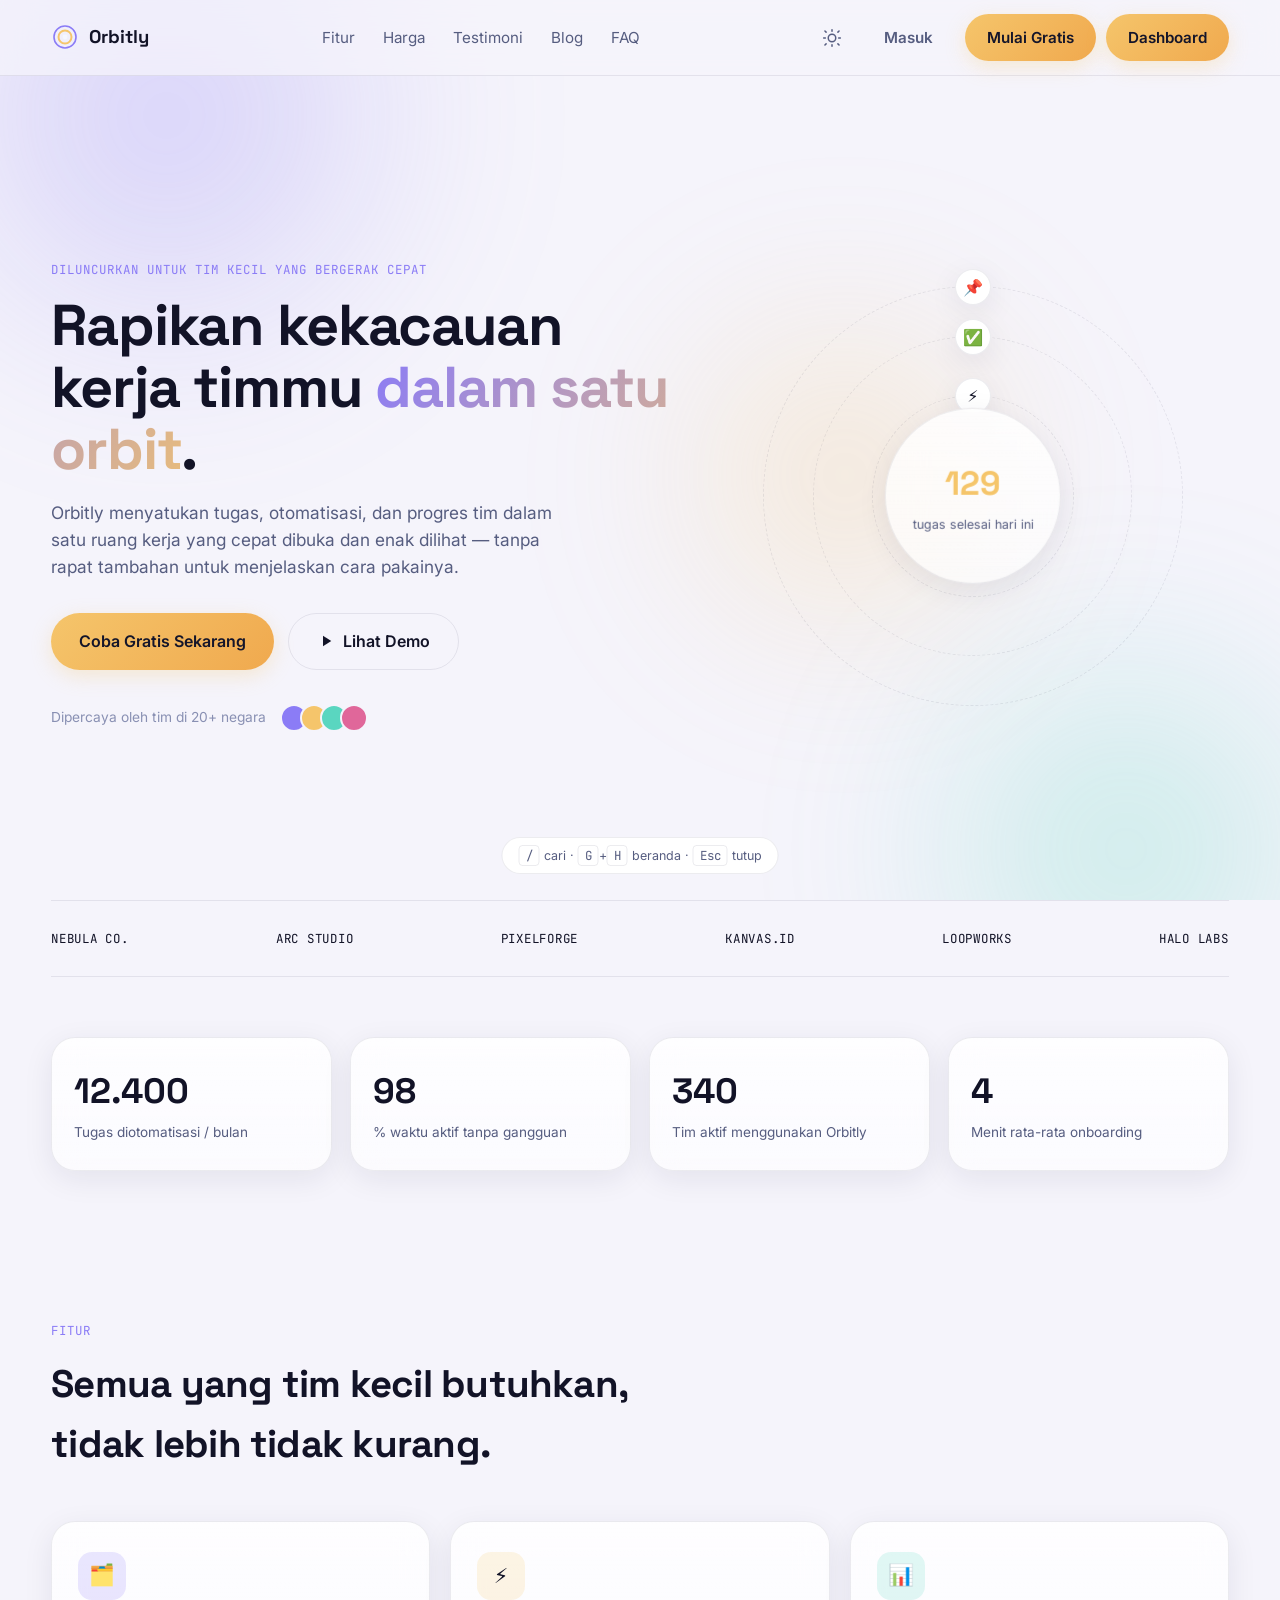
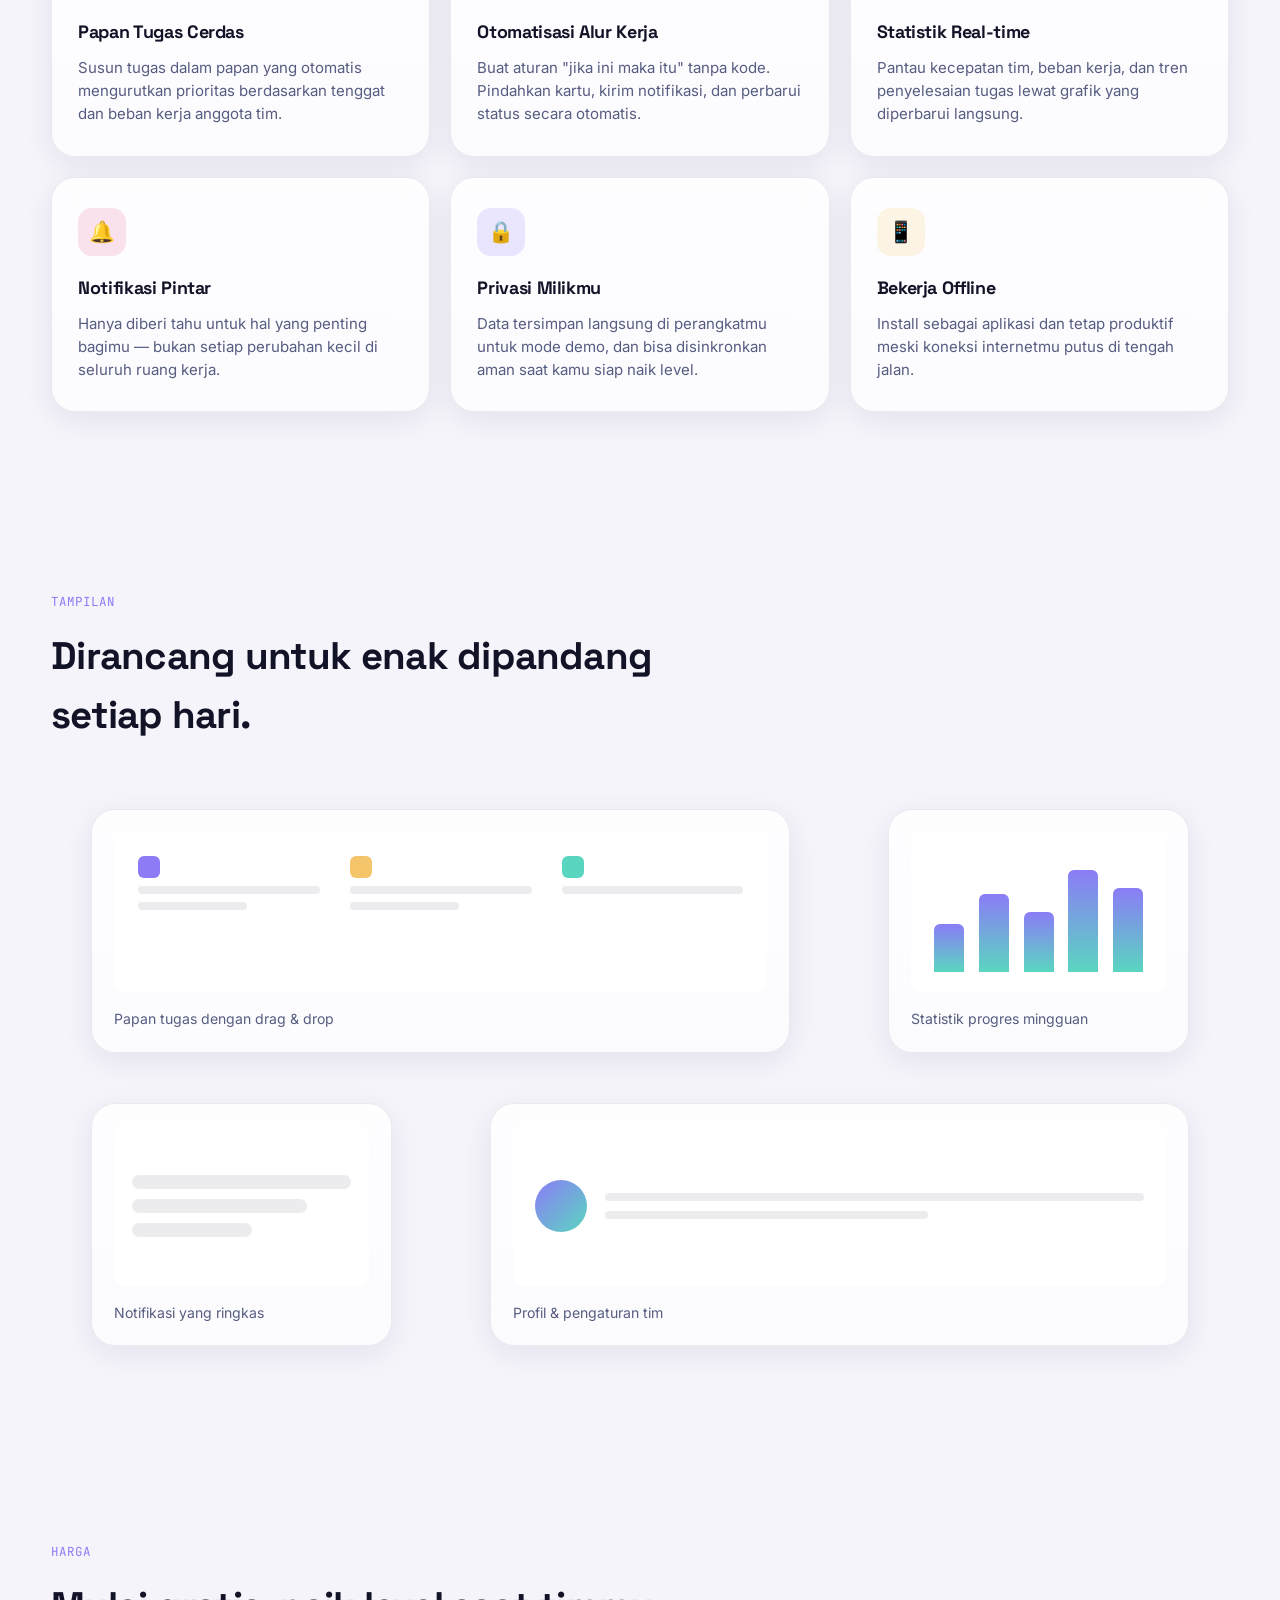
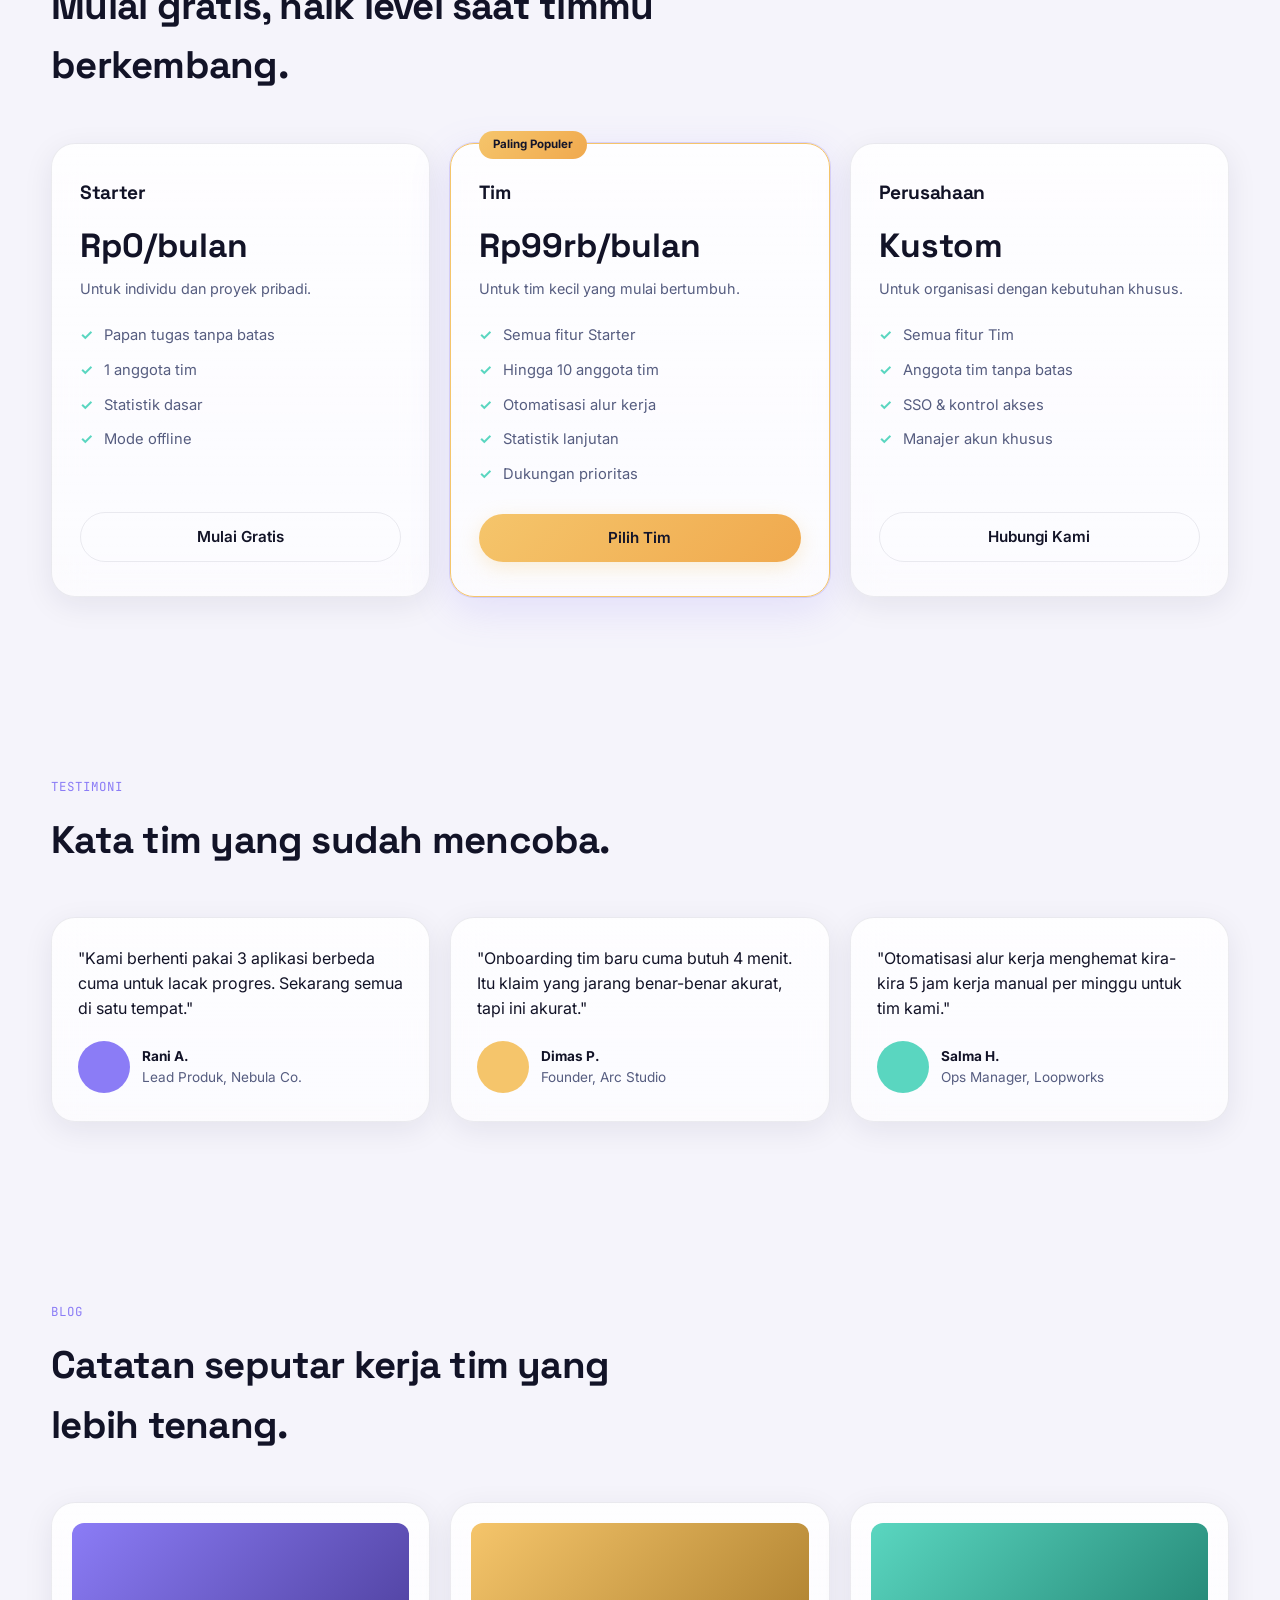
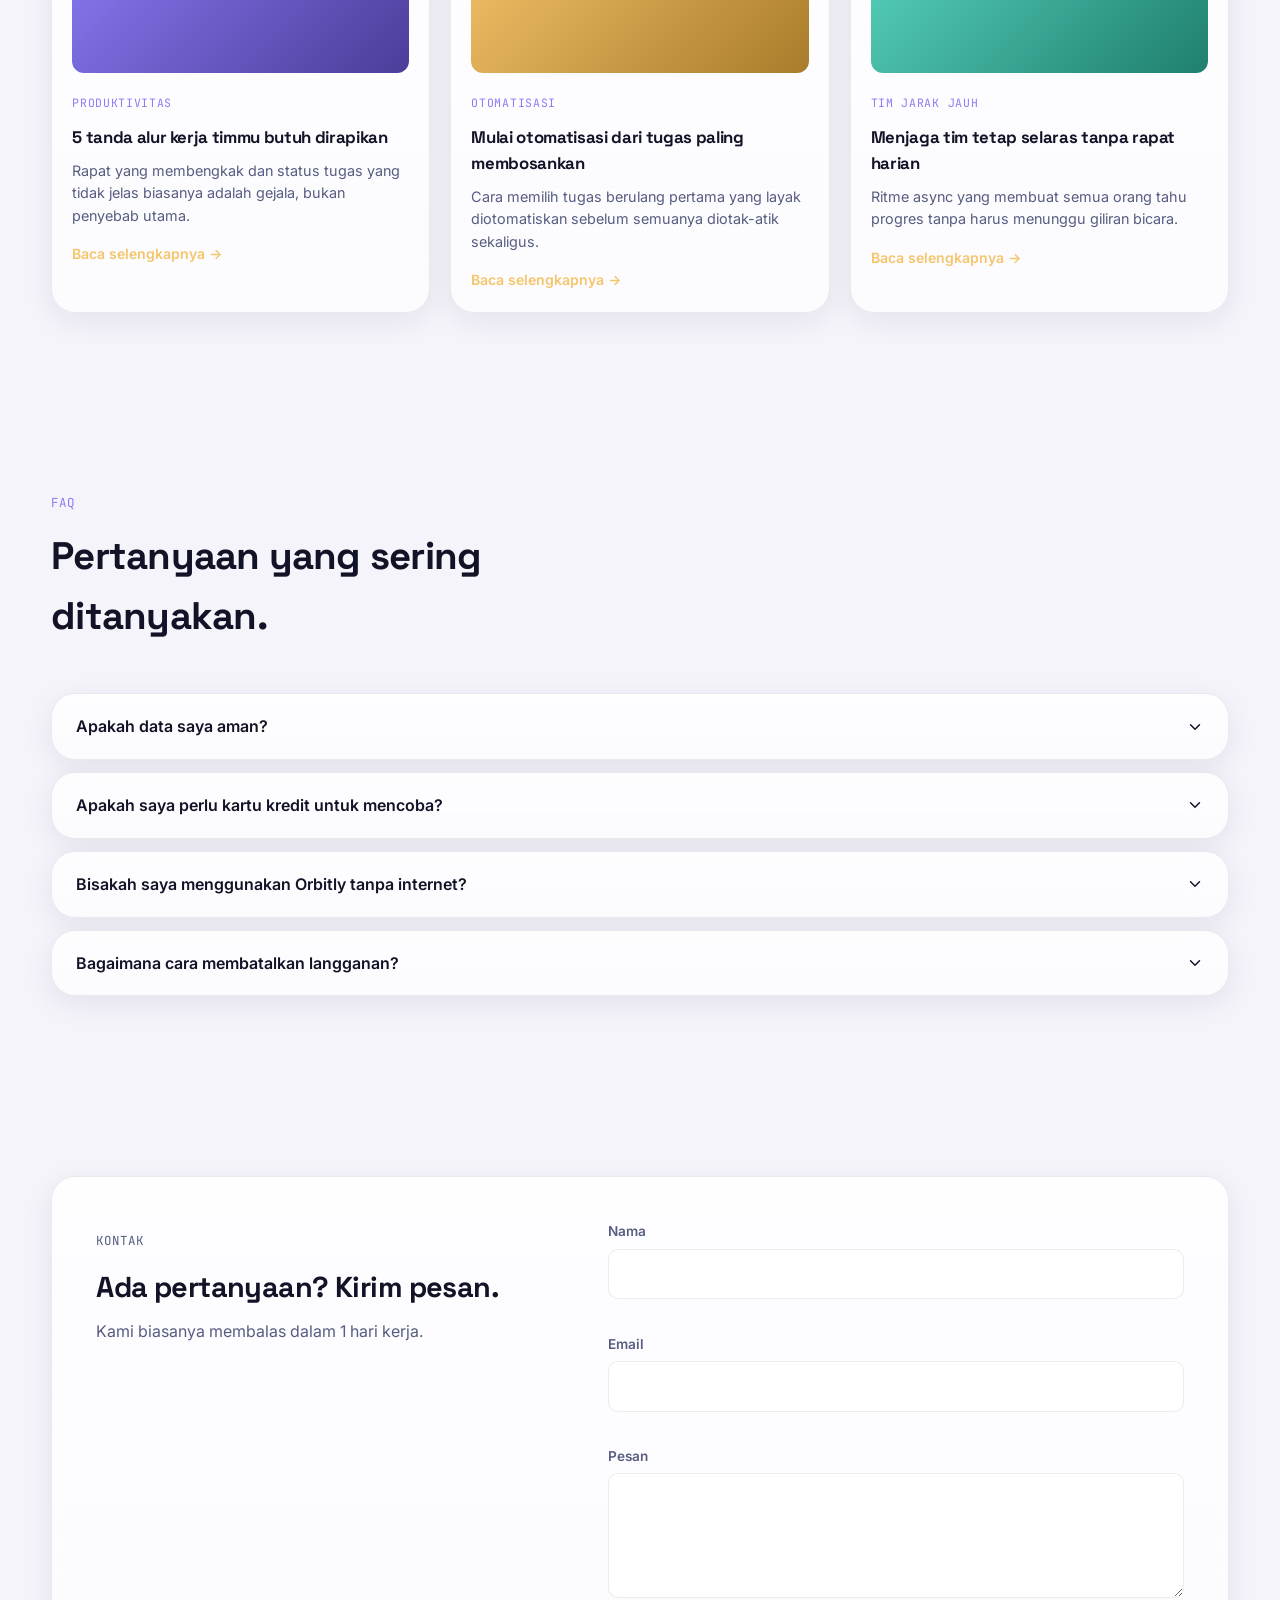
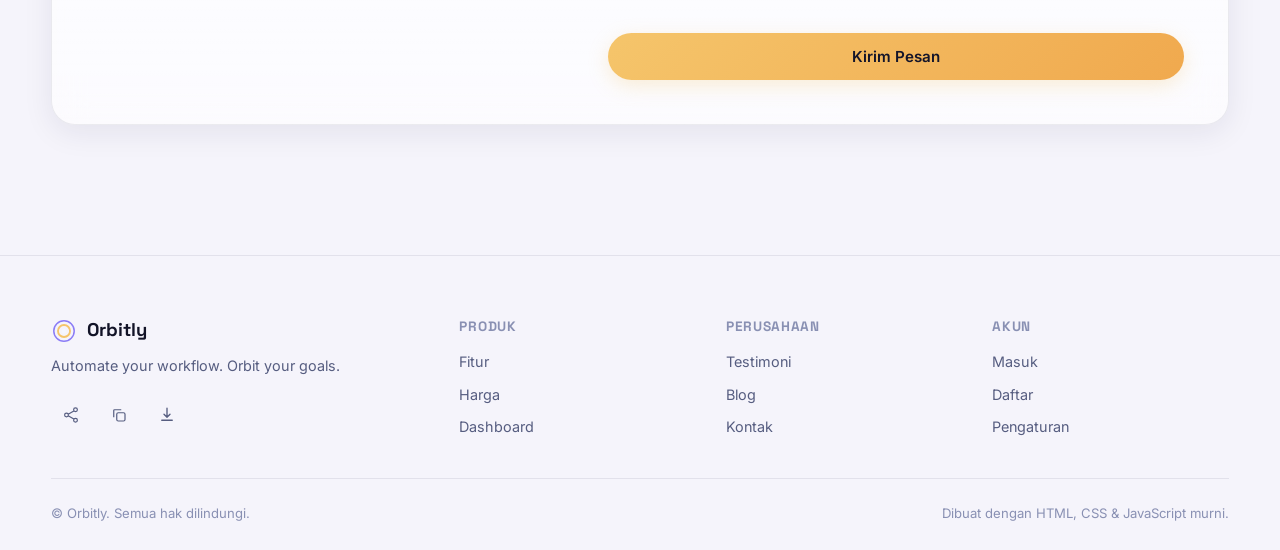
==== commit 26d236ff: "Add files via upload Fix: path relatif untuk GitHub Pages" ====
--- a/index.html
+++ b/index.html
@@ -9,14 +9,14 @@
 <meta name="author" content="Orbitly">
 <meta name="theme-color" content="#0b0e1a">
 <meta name="robots" content="index, follow">
-<link rel="canonical" href="https://orbitly.example.com/">
+<link rel="canonical" href="https://arise691.github.io/orbitly-web/">
 
 <!-- Open Graph -->
 <meta property="og:type" content="website">
 <meta property="og:title" content="Orbitly — Automate your workflow. Orbit your goals.">
 <meta property="og:description" content="Otomatiskan tugas berulang timmu dan lacak progres dalam satu ruang kerja yang cepat dan rapi.">
-<meta property="og:image" content="/assets/images/og-image.png">
-<meta property="og:url" content="https://orbitly.example.com/">
+<meta property="og:image" content="https://arise691.github.io/orbitly-web/assets/images/og-image.png">
+<meta property="og:url" content="https://arise691.github.io/orbitly-web/">
 <meta property="og:site_name" content="Orbitly">
 <meta property="og:locale" content="id_ID">
 
@@ -24,20 +24,20 @@
 <meta name="twitter:card" content="summary_large_image">
 <meta name="twitter:title" content="Orbitly — Automate your workflow. Orbit your goals.">
 <meta name="twitter:description" content="Otomatiskan tugas berulang timmu dan lacak progres dalam satu ruang kerja yang cepat dan rapi.">
-<meta name="twitter:image" content="/assets/images/og-image.png">
+<meta name="twitter:image" content="https://arise691.github.io/orbitly-web/assets/images/og-image.png">
 
 <!-- PWA -->
-<link rel="manifest" href="/manifest.json">
-<link rel="icon" href="/favicon.ico" sizes="any">
-<link rel="icon" type="image/png" sizes="32x32" href="/assets/icons/favicon-32.png">
-<link rel="icon" type="image/png" sizes="16x16" href="/assets/icons/favicon-16.png">
-<link rel="apple-touch-icon" href="/assets/icons/apple-touch-icon.png">
+<link rel="manifest" href="manifest.json">
+<link rel="icon" href="favicon.ico" sizes="any">
+<link rel="icon" type="image/png" sizes="32x32" href="assets/icons/favicon-32.png">
+<link rel="icon" type="image/png" sizes="16x16" href="assets/icons/favicon-16.png">
+<link rel="apple-touch-icon" href="assets/icons/apple-touch-icon.png">
 
 <link rel="preconnect" href="https://fonts.googleapis.com">
 <link rel="preconnect" href="https://fonts.gstatic.com" crossorigin>
 <link href="https://fonts.googleapis.com/css2?family=Space+Grotesk:wght@500;600;700&family=Inter:wght@400;500;600;700&family=JetBrains+Mono:wght@400;500&display=swap" rel="stylesheet">
 
-<link rel="stylesheet" href="/style.css">
+<link rel="stylesheet" href="style.css">
 
 <script type="application/ld+json">
 {
@@ -78,7 +78,7 @@
 <!-- Navbar -->
 <header class="navbar" id="navbar">
   <div class="navbar-inner container">
-    <a href="/" class="brand" aria-label="Orbitly beranda">
+    <a href="index.html" class="brand" aria-label="Orbitly beranda">
       <svg width="28" height="28" viewBox="0 0 28 28" fill="none" aria-hidden="true">
         <circle cx="14" cy="14" r="11" stroke="#8b7cf6" stroke-width="1.6"/>
         <circle cx="14" cy="14" r="6.5" stroke="#f5c56b" stroke-width="2"/>
@@ -442,7 +442,7 @@
 <footer class="footer">
   <div class="container footer-grid">
     <div class="footer-brand">
-      <a href="/" class="brand">
+      <a href="index.html" class="brand">
         <svg width="26" height="26" viewBox="0 0 28 28" fill="none" aria-hidden="true"><circle cx="14" cy="14" r="11" stroke="#8b7cf6" stroke-width="1.6"/><circle cx="14" cy="14" r="6.5" stroke="#f5c56b" stroke-width="2"/><circle cx="14" cy="14" r="2.4" fill="#f5f7ff"/></svg>
         <span>Orbitly</span>
       </a>
@@ -494,6 +494,6 @@
   <kbd>/</kbd> cari · <kbd>G</kbd>+<kbd>H</kbd> beranda · <kbd>Esc</kbd> tutup
 </div>
 
-<script src="/script.js" defer></script>
+<script src="script.js" defer></script>
 </body>
 </html>
